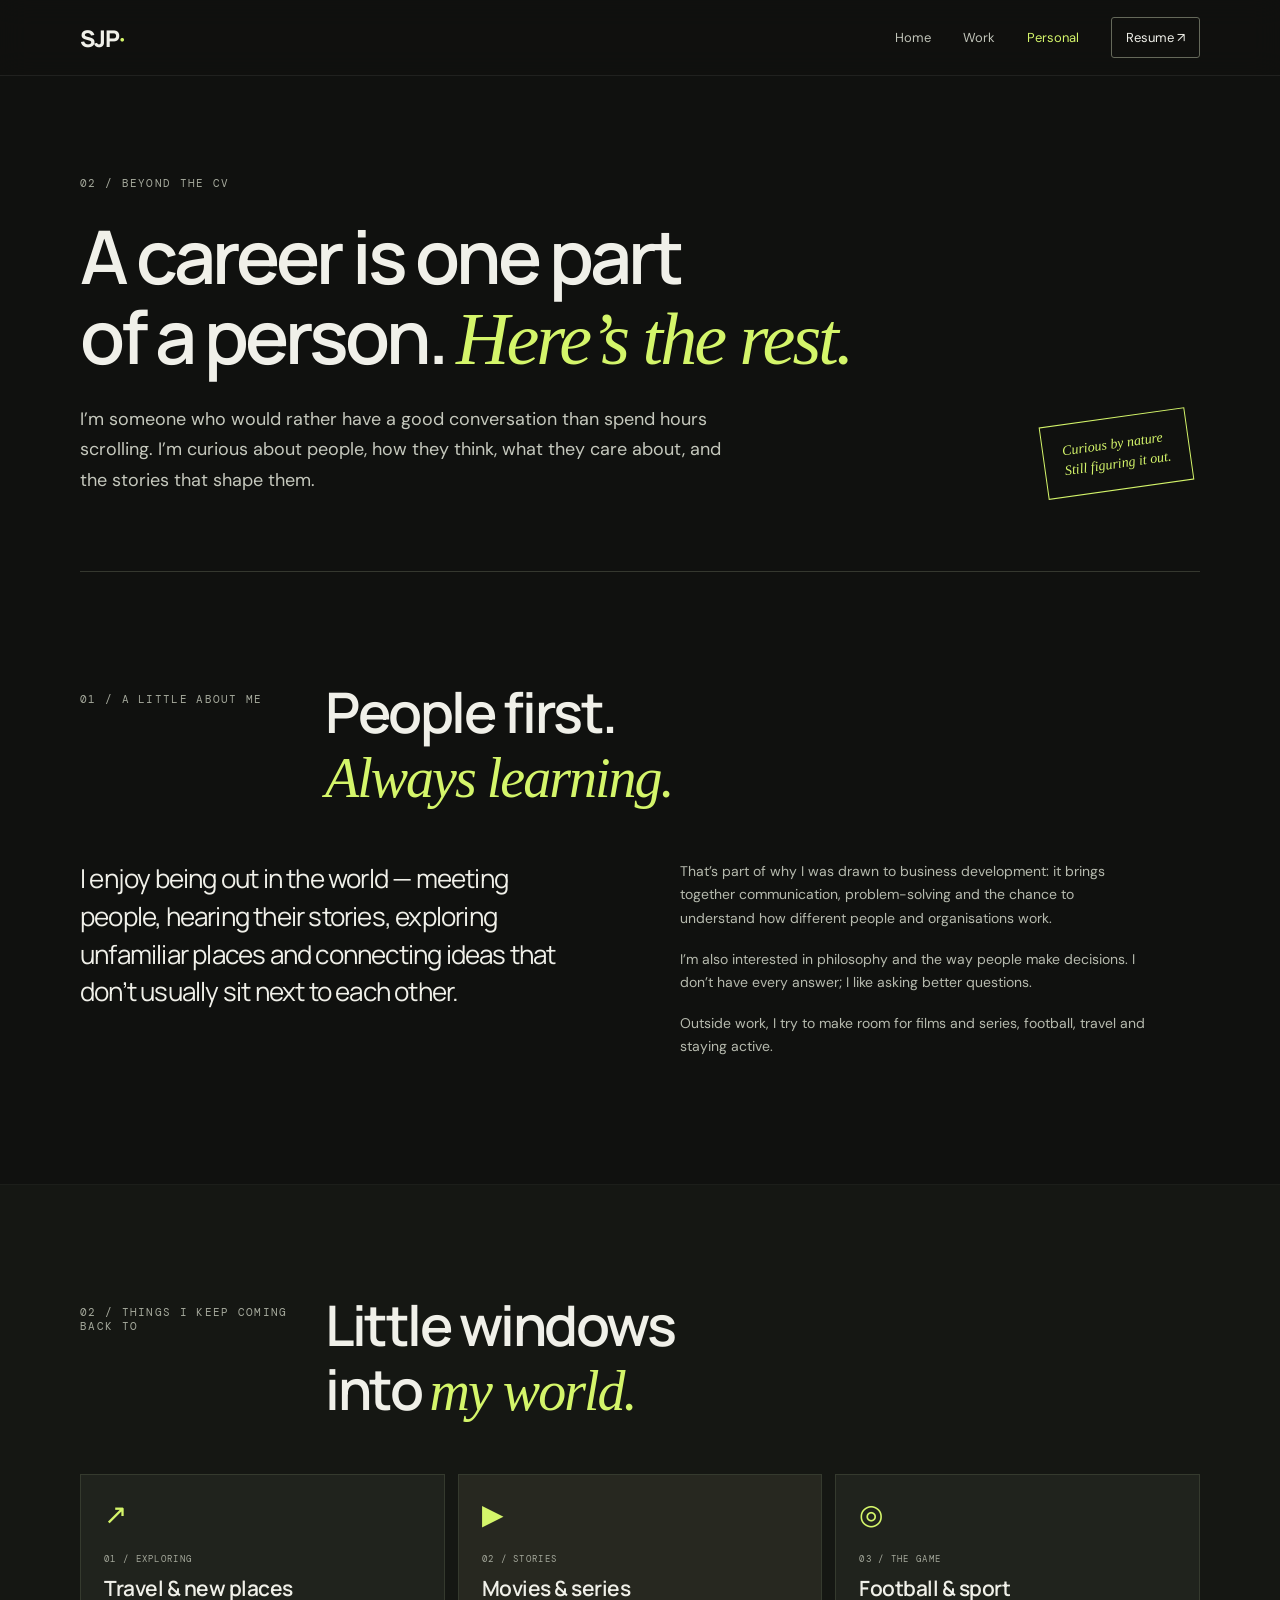
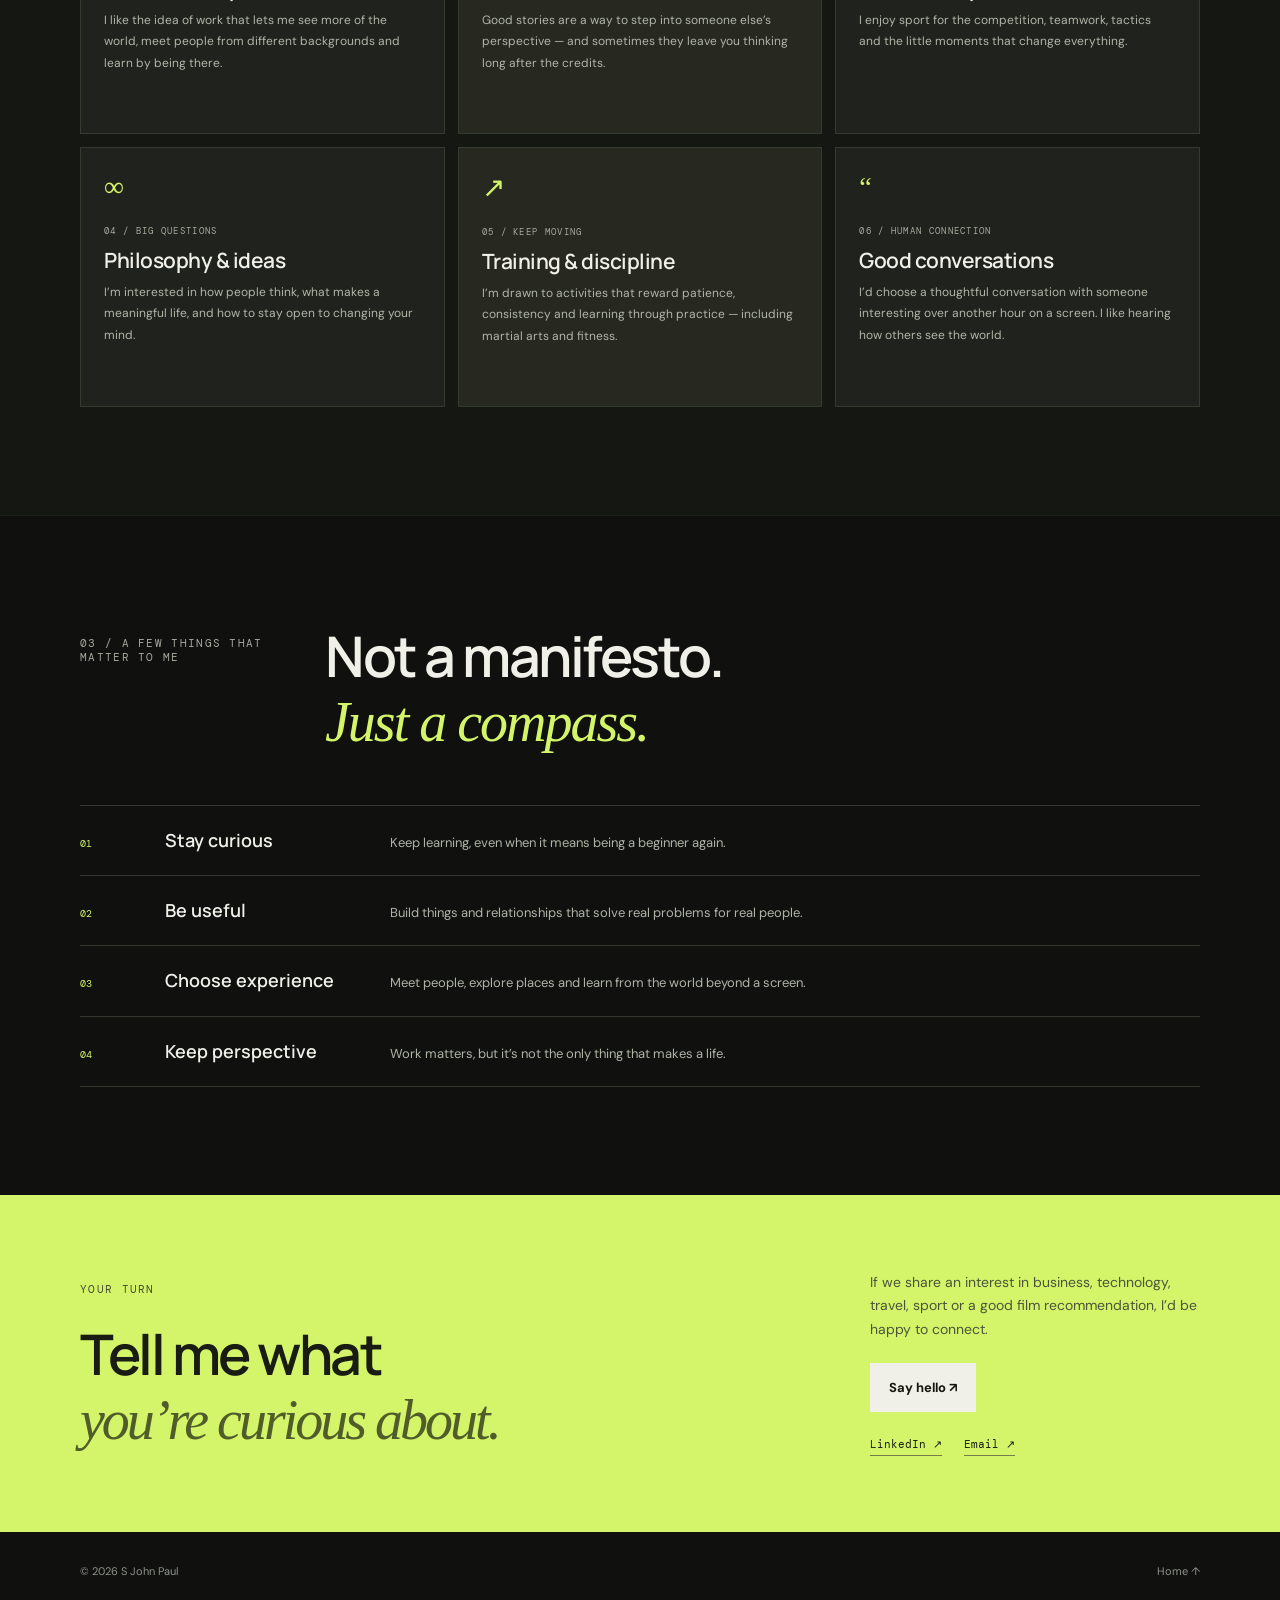
==== personal.html @ a304af42 "Add files via upload" ====
<!doctype html><html lang="en"><head><meta charset="utf-8"><meta name="viewport" content="width=device-width,initial-scale=1"><meta name="theme-color" content="#10110f"><meta name="description" content="The personal side of S John Paul: people, travel, films, football and curiosity."><title>Personal — S John Paul</title><link rel="stylesheet" href="style.css"></head><body><nav class="nav"><a class="brand" href="index.html">SJP<span>·</span></a><div class="navlinks"><a href="index.html">Home</a><a href="professional.html">Work</a><a class="active" href="personal.html">Personal</a><a class="navcta" href="S_John_Paul_Resume.pdf" download>Resume ↗</a></div></nav><header class="page-hero personal-hero wrap"><span class="eyebrow">02 / BEYOND THE CV</span><h1>A career is one part<br>of a person. <em>Here’s the rest.</em></h1><p class="lede">I’m someone who would rather have a good conversation than spend hours scrolling. I’m curious about people, how they think, what they care about, and the stories that shape them.</p><div class="personal-stamp">Curious by nature<br>Still figuring it out.</div></header>
<section class="section wrap"><div class="section-head"><span class="index">01 / A LITTLE ABOUT ME</span><h2>People first.<br><em>Always learning.</em></h2></div><div class="two-col"><p class="bigcopy">I enjoy being out in the world — meeting people, hearing their stories, exploring unfamiliar places and connecting ideas that don’t usually sit next to each other.</p><div class="bodycopy"><p>That’s part of why I was drawn to business development: it brings together communication, problem-solving and the chance to understand how different people and organisations work.</p><p>I’m also interested in philosophy and the way people make decisions. I don’t have every answer; I like asking better questions.</p><p>Outside work, I try to make room for films and series, football, travel and staying active.</p></div></div></section>
<section class="section personal-interests"><div class="wrap"><div class="section-head"><span class="index">02 / THINGS I KEEP COMING BACK TO</span><h2>Little windows<br>into <em>my world.</em></h2></div><div class="interest-grid"><article class="interest interest-travel"><span class="interest-icon">↗</span><span class="interest-label">01 / EXPLORING</span><h3>Travel & new places</h3><p>I like the idea of work that lets me see more of the world, meet people from different backgrounds and learn by being there.</p></article><article class="interest interest-film"><span class="interest-icon">▶</span><span class="interest-label">02 / STORIES</span><h3>Movies & series</h3><p>Good stories are a way to step into someone else’s perspective — and sometimes they leave you thinking long after the credits.</p></article><article class="interest interest-football"><span class="interest-icon">◎</span><span class="interest-label">03 / THE GAME</span><h3>Football & sport</h3><p>I enjoy sport for the competition, teamwork, tactics and the little moments that change everything.</p></article><article class="interest interest-thought"><span class="interest-icon">∞</span><span class="interest-label">04 / BIG QUESTIONS</span><h3>Philosophy & ideas</h3><p>I’m interested in how people think, what makes a meaningful life, and how to stay open to changing your mind.</p></article><article class="interest interest-active"><span class="interest-icon">↗</span><span class="interest-label">05 / KEEP MOVING</span><h3>Training & discipline</h3><p>I’m drawn to activities that reward patience, consistency and learning through practice — including martial arts and fitness.</p></article><article class="interest interest-conversation"><span class="interest-icon">“</span><span class="interest-label">06 / HUMAN CONNECTION</span><h3>Good conversations</h3><p>I’d choose a thoughtful conversation with someone interesting over another hour on a screen. I like hearing how others see the world.</p></article></div></div></section>
<section class="section wrap"><div class="section-head"><span class="index">03 / A FEW THINGS THAT MATTER TO ME</span><h2>Not a manifesto.<br><em>Just a compass.</em></h2></div><div class="values-list"><div><span>01</span><h3>Stay curious</h3><p>Keep learning, even when it means being a beginner again.</p></div><div><span>02</span><h3>Be useful</h3><p>Build things and relationships that solve real problems for real people.</p></div><div><span>03</span><h3>Choose experience</h3><p>Meet people, explore places and learn from the world beyond a screen.</p></div><div><span>04</span><h3>Keep perspective</h3><p>Work matters, but it’s not the only thing that makes a life.</p></div></div></section>
<section class="contact-band personal-contact"><div class="wrap contact-inner"><div><span class="index">YOUR TURN</span><h2>Tell me what<br><em>you’re curious about.</em></h2></div><div class="contact-right"><p>If we share an interest in business, technology, travel, sport or a good film recommendation, I’d be happy to connect.</p><a class="button light" href="mailto:scariajohnpaul@gmail.com">Say hello ↗</a><div class="social-links"><a href="https://www.linkedin.com/in/sjp7" target="_blank" rel="noreferrer">LinkedIn ↗</a><a href="mailto:scariajohnpaul@gmail.com">Email ↗</a></div></div></div></section><footer class="footer wrap"><span>© <span data-year></span> S John Paul</span><a href="index.html">Home ↑</a></footer><script src="app.js"></script></body></html>
---- style.css ----
@import url('https://fonts.googleapis.com/css2?family=DM+Mono:wght@400;500&family=DM+Sans:wght@400;500;600;700&family=Manrope:wght@400;500;600;700;800&display=swap');
:root{--bg:#10110f;--panel:#181a17;--panel2:#20231e;--text:#f0f0e9;--muted:#a5a99c;--line:#35382f;--lime:#d4f56a;--orange:#f1a36c;--serif:Georgia,'Times New Roman',serif;--sans:'DM Sans',sans-serif;--display:Manrope,sans-serif;--mono:'DM Mono',monospace}*{box-sizing:border-box}html{scroll-behavior:smooth}body{margin:0;background:var(--bg);color:var(--text);font-family:var(--sans);line-height:1.65}a{color:inherit;text-decoration:none}.wrap{width:min(1120px,calc(100% - 48px));margin-inline:auto}.nav{height:76px;display:flex;align-items:center;justify-content:space-between;padding:0 max(24px,calc((100vw - 1120px)/2));border-bottom:1px solid #ffffff12;position:sticky;top:0;background:#10110feF;backdrop-filter:blur(14px);z-index:10}.brand{font:800 23px var(--display);letter-spacing:-1px}.brand span{color:var(--lime)}.navlinks{display:flex;align-items:center;gap:32px;font-size:13px;color:#c0c3b8}.navlinks a:hover,.navlinks .active{color:var(--lime)}.navlinks .navcta{padding:9px 14px;border:1px solid #65695a;border-radius:3px;color:var(--text)}.eyebrow,.index,.note-label,.card-no,.project-type,.interest-label{font:11px var(--mono);letter-spacing:1.3px;color:var(--muted)}.eyebrow{display:flex;align-items:center;gap:10px}.dot{width:7px;height:7px;border-radius:50%;background:var(--lime);box-shadow:0 0 14px #d4f56a70}.hero{min-height:670px;padding-top:92px;padding-bottom:78px;position:relative;overflow:hidden}.hero h1,.page-hero h1{font:600 clamp(46px,7vw,86px)/1.08 var(--display);letter-spacing:-4px;margin:26px 0 30px;max-width:850px}.hero h1 em,.page-hero h1 em,.section h2 em,.contact-band h2 em{font-family:var(--serif);font-weight:400;color:var(--lime);letter-spacing:-3px}.hero-bottom{display:grid;grid-template-columns:minmax(280px,520px) 240px;gap:60px;align-items:start}.lede{font-size:18px;line-height:1.7;color:#c5c8bd;max-width:630px;margin:0}.hero-note{border-left:1px solid var(--lime);padding-left:17px;margin-top:5px}.note-label{font-size:9px;color:var(--lime)}.hero-note p{font-size:13px;color:#b4b8ac;line-height:1.6;margin:7px 0 0}.hero-actions{display:flex;align-items:center;gap:28px;margin-top:32px}.button{display:inline-flex;align-items:center;gap:24px;padding:13px 18px;font-size:13px;font-weight:700;border:1px solid transparent;transition:transform .2s,background .2s}.button:hover{transform:translateY(-2px)}.button.primary{background:var(--lime);color:#171a12}.button.light{background:var(--text);color:#151610}.textlink,.arrowlink{font-size:12px;color:#d1d4c9}.textlink:hover,.arrowlink:hover{color:var(--lime)}.hero-art{position:absolute;width:260px;height:260px;right:30px;top:110px;opacity:.95}.orbit{position:absolute;border:1px solid #c4d98c4a;border-radius:50%;inset:0}.orbit1{transform:rotate(25deg) scaleX(.5)}.orbit2{transform:rotate(-35deg) scaleX(.62)}.orbit3{transform:rotate(75deg) scaleX(.85)}.core{position:absolute;left:50%;top:50%;transform:translate(-50%,-50%);width:74px;height:74px;border-radius:50%;display:grid;place-items:center;background:var(--lime);color:#1a1d13;font:800 18px var(--display);box-shadow:0 0 55px #d4f56a30}.orbit-label{position:absolute;font:9px var(--mono);letter-spacing:1px;color:var(--lime);background:var(--bg);padding:4px 7px}.l1{top:17px;left:100px}.l2{bottom:31px;left:2px}.l3{right:-2px;bottom:66px}.ticker{border-block:1px solid var(--line);overflow:hidden;white-space:nowrap;padding:15px 0;color:#aeb2a5;font:10px var(--mono);letter-spacing:1.8px}.ticker div{text-align:center}.ticker span{color:var(--lime);padding:0 26px}.section{padding-top:108px;padding-bottom:108px}.section-head{display:grid;grid-template-columns:220px 1fr;gap:25px;align-items:start;margin-bottom:50px}.section-head .index{padding-top:12px}.section h2,.contact-band h2{font:600 clamp(34px,4.7vw,56px)/1.15 var(--display);letter-spacing:-2.5px;margin:0}.section h2 em{letter-spacing:-2px}.two-col{display:grid;grid-template-columns:1fr 1fr;gap:80px}.bigcopy{font:26px/1.45 var(--display);letter-spacing:-.8px;margin:0;max-width:480px}.bodycopy{color:#b6baae;font-size:14px;max-width:470px}.bodycopy p:first-child{margin-top:0}.bodycopy p{margin-bottom:18px}.arrowlink{display:inline-flex;gap:25px;border-bottom:1px solid #555a4b;padding:10px 0;margin-top:5px}.feature-grid{display:grid;grid-template-columns:1fr 1fr;gap:14px;padding-bottom:110px}.feature-card{min-height:275px;padding:26px 30px;display:flex;flex-direction:column;justify-content:space-between;position:relative;overflow:hidden;transition:transform .2s}.feature-card:hover{transform:translateY(-4px)}.work-card{background:#d4f56a;color:#1b1d14}.life-card{background:#262a24;border:1px solid #3b4035}.card-no{font-size:9px;color:inherit;opacity:.7}.feature-card h3{font:600 34px var(--display);letter-spacing:-1.5px;margin:0 0 9px}.feature-card p{font-size:13px;max-width:340px;line-height:1.7;margin:0;opacity:.8}.card-arrow{position:absolute;right:27px;bottom:28px;font-size:24px}.contact-band{background:var(--lime);color:#191c12;padding:76px 0}.contact-inner{display:grid;grid-template-columns:1fr 330px;gap:80px;align-items:center}.contact-band .index{color:#454c32}.contact-band h2{margin-top:20px}.contact-band h2 em{color:#505d2a}.contact-right p{font-size:14px;color:#4d543a;margin:0 0 22px}.social-links{display:flex;gap:22px;margin-top:25px;font:11px var(--mono)}.social-links a{border-bottom:1px solid #737e4b;padding-bottom:4px}.footer{min-height:78px;display:flex;align-items:center;justify-content:space-between;gap:20px;font-size:11px;color:#8f9387}.footer a:hover{color:var(--lime)}.page-hero{padding-top:100px;padding-bottom:75px;border-bottom:1px solid var(--line)}.page-hero h1{font-size:clamp(44px,6vw,74px);margin-bottom:24px}.page-hero .lede{max-width:660px}.tag-row,.chips{display:flex;flex-wrap:wrap;gap:9px}.tag-row{margin-top:28px}.tag-row span,.chips span{border:1px solid #42463b;border-radius:2px;padding:7px 11px;font-size:11px;color:#c1c5b8}.timeline{border-top:1px solid var(--line)}.timeline-item{display:grid;grid-template-columns:240px 1fr;gap:40px;padding:35px 0;border-bottom:1px solid var(--line)}.timeline-date{font:10px var(--mono);letter-spacing:.3px;color:var(--lime);padding-top:8px}.timeline-date span{display:block;color:#888e80;margin-top:6px}.timeline-item h3{font:600 25px var(--display);letter-spacing:-.7px;margin:0}.company{color:var(--orange);font-size:13px;margin:2px 0 18px}.timeline-item p:not(.company),.timeline-item li{font-size:13px;color:#b3b8aa;line-height:1.8}.timeline-item ul{padding-left:18px}.timeline-item li{padding-left:4px;margin:5px 0}.muted-section{background:#151713;border-block:1px solid #ffffff08}.project-grid{display:grid;grid-template-columns:repeat(3,1fr);gap:14px}.project{padding:24px;background:#1c1f19;border:1px solid #33382c;min-height:250px;display:flex;flex-direction:column;align-items:flex-start}.project-type{font-size:9px;color:var(--lime)}.project h3{font:600 21px/1.3 var(--display);letter-spacing:-.5px;margin:28px 0 10px}.project p{font-size:12px;color:#aeb3a5;line-height:1.75;margin:0 0 20px}.status{margin-top:auto;color:#c0c5b5;border:1px solid #464c3c;padding:5px 8px;font:9px var(--mono)}.small-note{color:#858b7d;font-size:11px;margin-top:20px}.skill-columns{display:grid;grid-template-columns:1fr 1fr;gap:70px}.skill-columns h3{font:600 17px var(--display);margin:0 0 20px}.education-list{border-top:1px solid var(--line)}.education-list>div{display:grid;grid-template-columns:170px 1fr 1fr;gap:20px;padding:23px 0;border-bottom:1px solid var(--line);align-items:center}.education-list span{font:10px var(--mono);color:var(--lime)}.education-list h3{font-size:15px;margin:0}.education-list p{font-size:12px;color:#a8ad9f;margin:0}.resume-callout{margin-top:45px;background:#242820;padding:24px 28px;display:flex;align-items:center;justify-content:space-between;gap:20px}.resume-callout h3{margin:0;font:600 19px var(--display)}.resume-callout p{margin:4px 0 0;color:#aeb3a5;font-size:12px}.personal-hero{position:relative}.personal-hero .lede{max-width:660px}.personal-stamp{position:absolute;right:10px;bottom:80px;transform:rotate(-8deg);border:1px solid var(--lime);color:var(--lime);padding:16px 19px;font:italic 14px var(--serif);line-height:1.4}.personal-interests{background:#151713;border-block:1px solid #ffffff08}.interest-grid{display:grid;grid-template-columns:repeat(3,1fr);gap:13px}.interest{min-height:260px;padding:23px;display:flex;flex-direction:column;align-items:flex-start;background:#20231d;border:1px solid #353a2e}.interest:nth-child(2),.interest:nth-child(5){background:#272820}.interest-icon{font:28px var(--serif);color:var(--lime);margin-bottom:22px}.interest-label{font-size:9px}.interest h3{font:600 21px var(--display);margin:9px 0 8px;letter-spacing:-.5px}.interest p{font-size:12px;color:#b0b5a8;line-height:1.8;margin:0}.values-list{border-top:1px solid var(--line)}.values-list>div{display:grid;grid-template-columns:60px 200px 1fr;gap:25px;padding:22px 0;border-bottom:1px solid var(--line);align-items:baseline}.values-list span{font:10px var(--mono);color:var(--lime)}.values-list h3{font:600 18px var(--display);margin:0}.values-list p{font-size:13px;color:#aeb3a6;margin:0}.personal-contact{margin-top:0}
@media(max-width:900px){.hero-art{right:-50px;top:180px;opacity:.38}.hero-bottom{grid-template-columns:1fr;gap:25px;max-width:620px}.hero-note{max-width:320px}.hero h1{max-width:680px}.section-head{grid-template-columns:150px 1fr}.two-col{gap:40px}.contact-inner{grid-template-columns:1fr 290px;gap:35px}.timeline-item{grid-template-columns:190px 1fr;gap:25px}.interest-grid{grid-template-columns:repeat(2,1fr)}.personal-stamp{right:15px;bottom:40px}.education-list>div{grid-template-columns:130px 1fr}.education-list p{grid-column:2}.project-grid{grid-template-columns:1fr 1fr}.project:last-child{grid-column:span 2}}
@media(max-width:620px){.wrap{width:calc(100% - 36px)}.nav{height:66px;padding:0 18px}.navlinks{gap:14px;font-size:11px}.navlinks a:nth-child(2){display:none}.navlinks .navcta{padding:7px 9px}.hero{padding-top:70px;min-height:auto;padding-bottom:65px}.hero h1,.page-hero h1{font-size:clamp(42px,12vw,62px);letter-spacing:-2.7px;margin:22px 0}.hero h1 em,.page-hero h1 em{letter-spacing:-2px}.lede{font-size:16px}.hero-art{width:190px;height:190px;top:230px;right:-75px;opacity:.18}.hero-actions{align-items:flex-start;flex-direction:column;gap:18px}.ticker div{text-align:left;padding-left:18px}.section{padding-top:72px;padding-bottom:72px}.section-head{grid-template-columns:1fr;gap:14px;margin-bottom:30px}.section h2,.contact-band h2{font-size:39px;letter-spacing:-1.8px}.two-col{grid-template-columns:1fr;gap:22px}.bigcopy{font-size:23px}.feature-grid{grid-template-columns:1fr;padding-bottom:70px}.feature-card{min-height:220px}.contact-band{padding:56px 0}.contact-inner{grid-template-columns:1fr;gap:30px}.contact-band h2 em{letter-spacing:-1.5px}.footer{padding-top:20px;padding-bottom:20px;flex-wrap:wrap}.footer span:nth-child(2){display:none}.page-hero{padding-top:70px;padding-bottom:55px}.timeline-item{grid-template-columns:1fr;gap:10px;padding:26px 0}.timeline-date span{display:inline;margin-left:8px}.project-grid{grid-template-columns:1fr}.project:last-child{grid-column:auto}.skill-columns{grid-template-columns:1fr;gap:35px}.education-list>div{grid-template-columns:1fr;gap:6px}.education-list p{grid-column:auto}.resume-callout{align-items:flex-start;flex-direction:column}.personal-stamp{position:static;display:inline-block;margin-top:26px;transform:rotate(-4deg)}.interest-grid{grid-template-columns:1fr}.interest{min-height:220px}.values-list>div{grid-template-columns:32px 1fr;gap:12px}.values-list p{grid-column:2}.section h2 em{letter-spacing:-1.5px}}
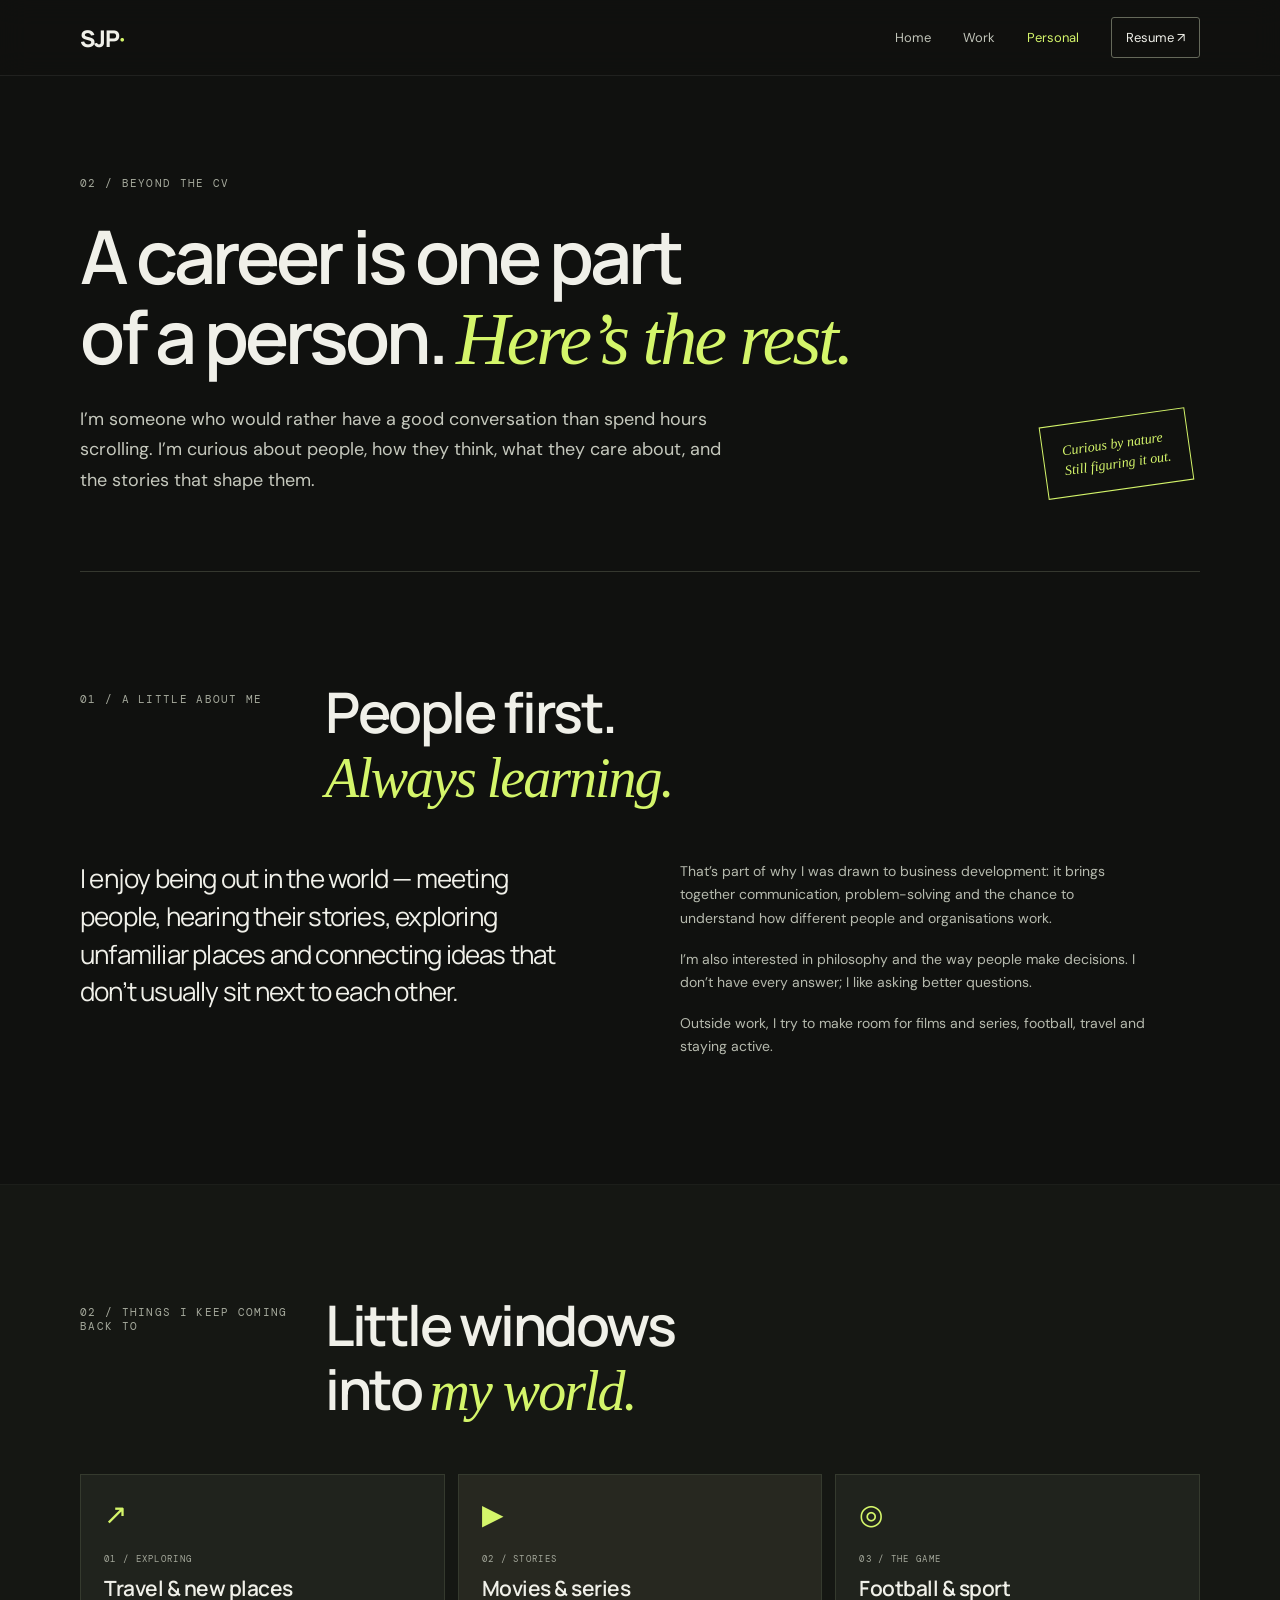
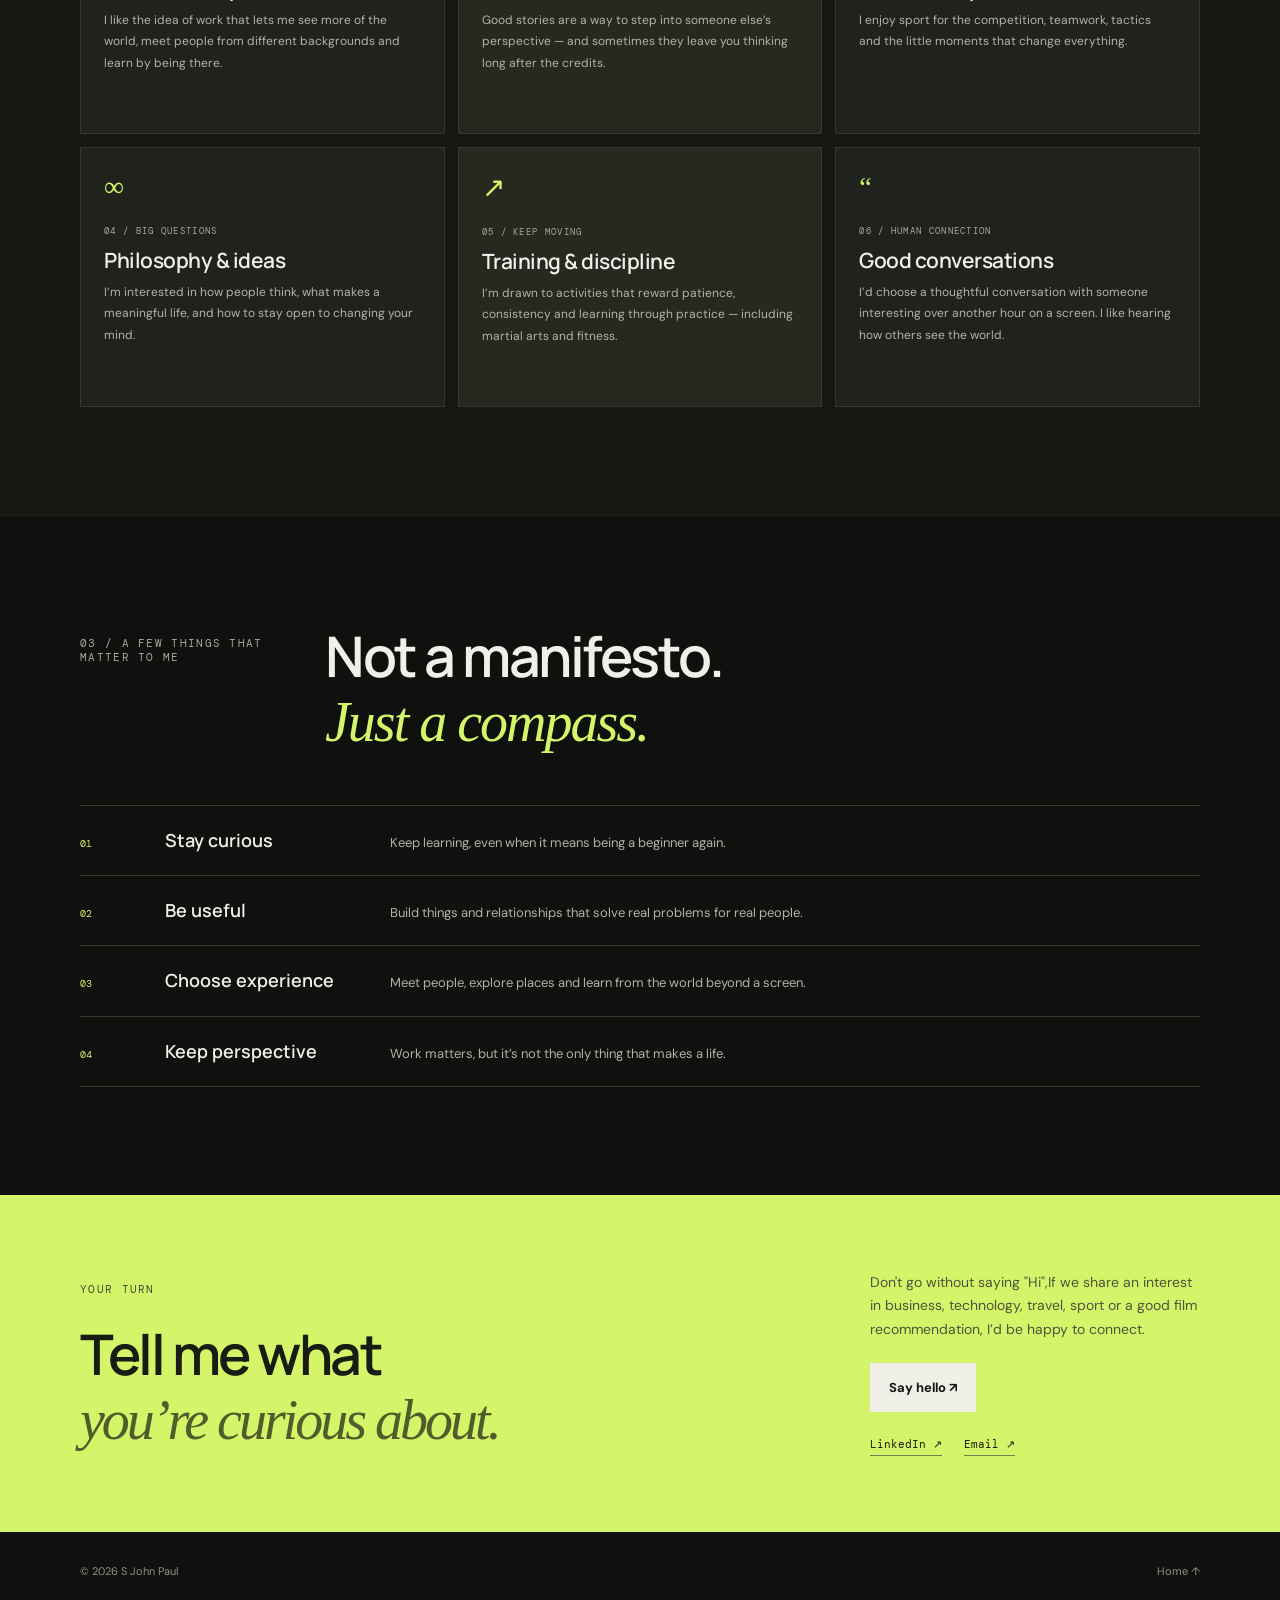
==== commit 71e91bce: "Update personal.html" ====
--- a/personal.html
+++ b/personal.html
@@ -2,4 +2,4 @@
 <section class="section wrap"><div class="section-head"><span class="index">01 / A LITTLE ABOUT ME</span><h2>People first.<br><em>Always learning.</em></h2></div><div class="two-col"><p class="bigcopy">I enjoy being out in the world — meeting people, hearing their stories, exploring unfamiliar places and connecting ideas that don’t usually sit next to each other.</p><div class="bodycopy"><p>That’s part of why I was drawn to business development: it brings together communication, problem-solving and the chance to understand how different people and organisations work.</p><p>I’m also interested in philosophy and the way people make decisions. I don’t have every answer; I like asking better questions.</p><p>Outside work, I try to make room for films and series, football, travel and staying active.</p></div></div></section>
 <section class="section personal-interests"><div class="wrap"><div class="section-head"><span class="index">02 / THINGS I KEEP COMING BACK TO</span><h2>Little windows<br>into <em>my world.</em></h2></div><div class="interest-grid"><article class="interest interest-travel"><span class="interest-icon">↗</span><span class="interest-label">01 / EXPLORING</span><h3>Travel & new places</h3><p>I like the idea of work that lets me see more of the world, meet people from different backgrounds and learn by being there.</p></article><article class="interest interest-film"><span class="interest-icon">▶</span><span class="interest-label">02 / STORIES</span><h3>Movies & series</h3><p>Good stories are a way to step into someone else’s perspective — and sometimes they leave you thinking long after the credits.</p></article><article class="interest interest-football"><span class="interest-icon">◎</span><span class="interest-label">03 / THE GAME</span><h3>Football & sport</h3><p>I enjoy sport for the competition, teamwork, tactics and the little moments that change everything.</p></article><article class="interest interest-thought"><span class="interest-icon">∞</span><span class="interest-label">04 / BIG QUESTIONS</span><h3>Philosophy & ideas</h3><p>I’m interested in how people think, what makes a meaningful life, and how to stay open to changing your mind.</p></article><article class="interest interest-active"><span class="interest-icon">↗</span><span class="interest-label">05 / KEEP MOVING</span><h3>Training & discipline</h3><p>I’m drawn to activities that reward patience, consistency and learning through practice — including martial arts and fitness.</p></article><article class="interest interest-conversation"><span class="interest-icon">“</span><span class="interest-label">06 / HUMAN CONNECTION</span><h3>Good conversations</h3><p>I’d choose a thoughtful conversation with someone interesting over another hour on a screen. I like hearing how others see the world.</p></article></div></div></section>
 <section class="section wrap"><div class="section-head"><span class="index">03 / A FEW THINGS THAT MATTER TO ME</span><h2>Not a manifesto.<br><em>Just a compass.</em></h2></div><div class="values-list"><div><span>01</span><h3>Stay curious</h3><p>Keep learning, even when it means being a beginner again.</p></div><div><span>02</span><h3>Be useful</h3><p>Build things and relationships that solve real problems for real people.</p></div><div><span>03</span><h3>Choose experience</h3><p>Meet people, explore places and learn from the world beyond a screen.</p></div><div><span>04</span><h3>Keep perspective</h3><p>Work matters, but it’s not the only thing that makes a life.</p></div></div></section>
-<section class="contact-band personal-contact"><div class="wrap contact-inner"><div><span class="index">YOUR TURN</span><h2>Tell me what<br><em>you’re curious about.</em></h2></div><div class="contact-right"><p>If we share an interest in business, technology, travel, sport or a good film recommendation, I’d be happy to connect.</p><a class="button light" href="mailto:scariajohnpaul@gmail.com">Say hello ↗</a><div class="social-links"><a href="https://www.linkedin.com/in/sjp7" target="_blank" rel="noreferrer">LinkedIn ↗</a><a href="mailto:scariajohnpaul@gmail.com">Email ↗</a></div></div></div></section><footer class="footer wrap"><span>© <span data-year></span> S John Paul</span><a href="index.html">Home ↑</a></footer><script src="app.js"></script></body></html>
+<section class="contact-band personal-contact"><div class="wrap contact-inner"><div><span class="index">YOUR TURN</span><h2>Tell me what<br><em>you’re curious about.</em></h2></div><div class="contact-right"><p>Don't go without saying "Hi",If we share an interest in business, technology, travel, sport or a good film recommendation, I’d be happy to connect.</p><a class="button light" href="mailto:scariajohnpaul@gmail.com">Say hello ↗</a><div class="social-links"><a href="https://www.linkedin.com/in/sjp7" target="_blank" rel="noreferrer">LinkedIn ↗</a><a href="mailto:scariajohnpaul@gmail.com">Email ↗</a></div></div></div></section><footer class="footer wrap"><span>© <span data-year></span> S John Paul</span><a href="index.html">Home ↑</a></footer><script src="app.js"></script></body></html>
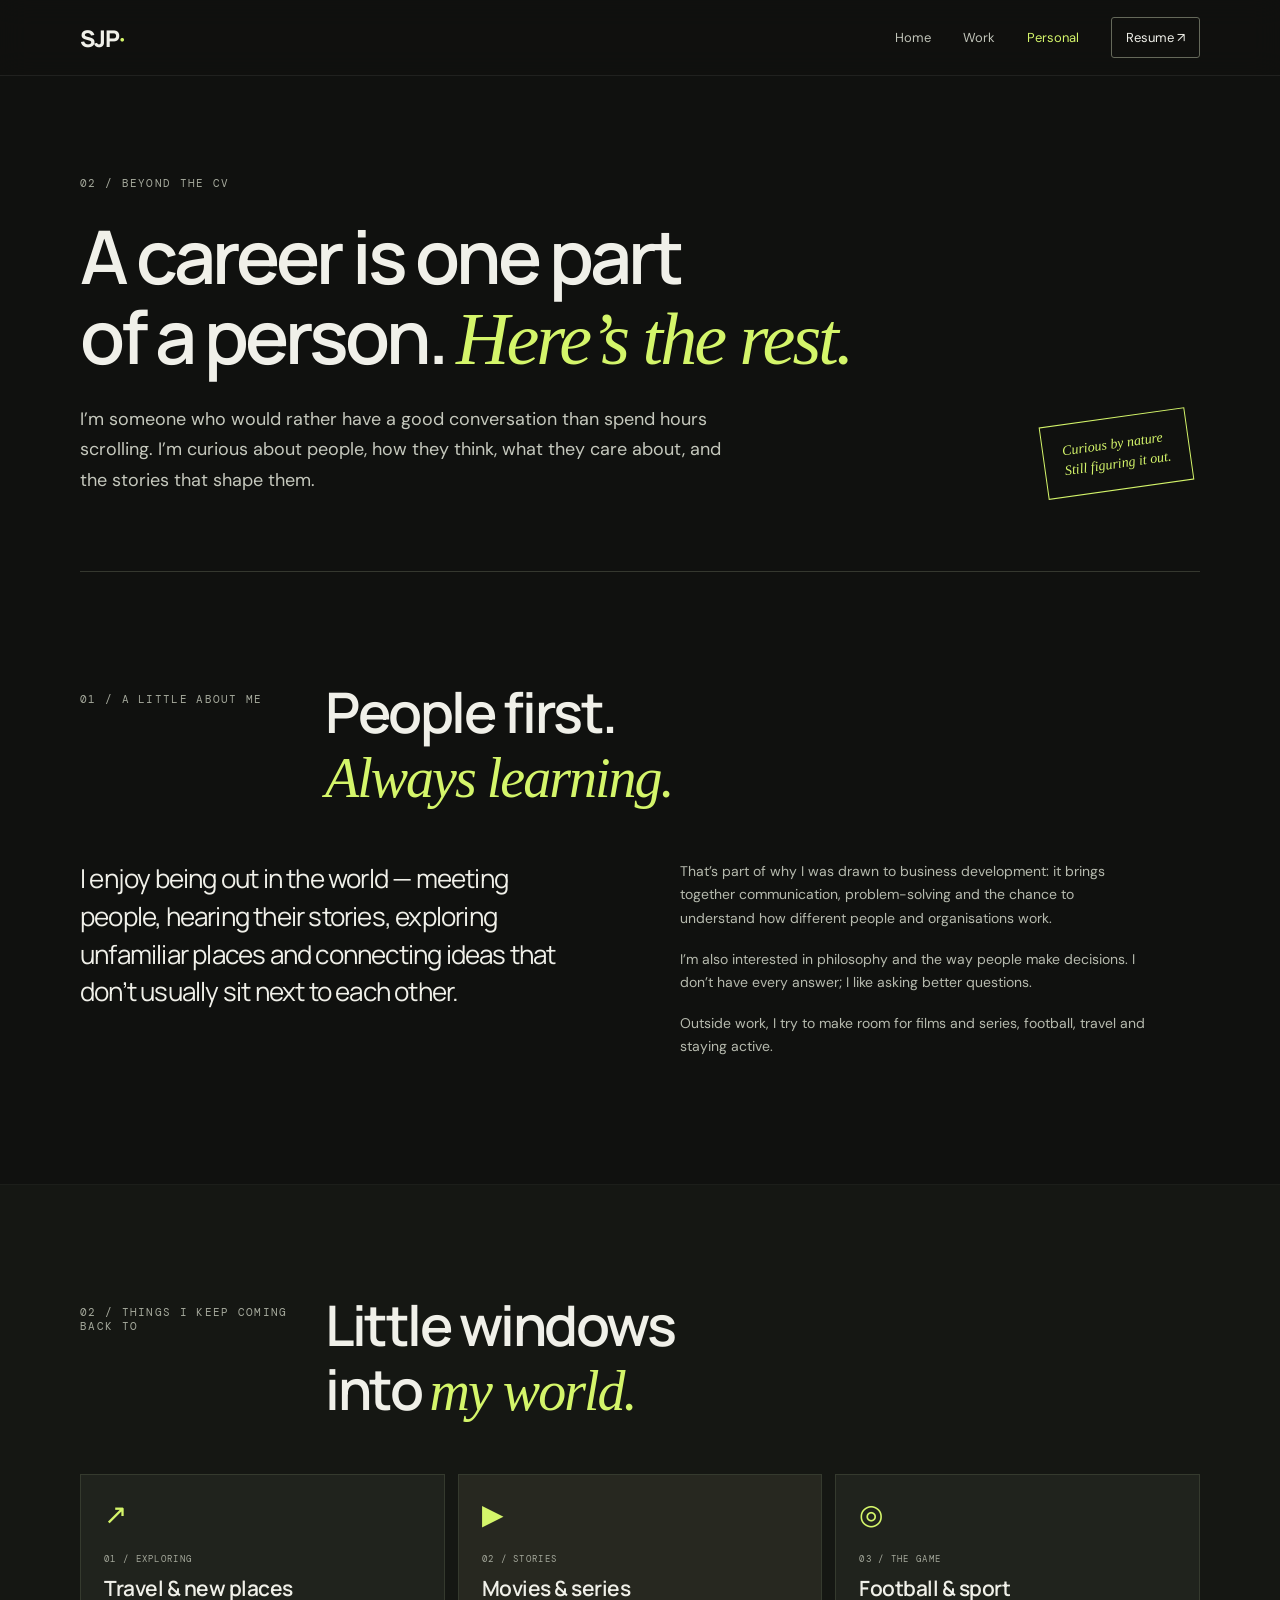
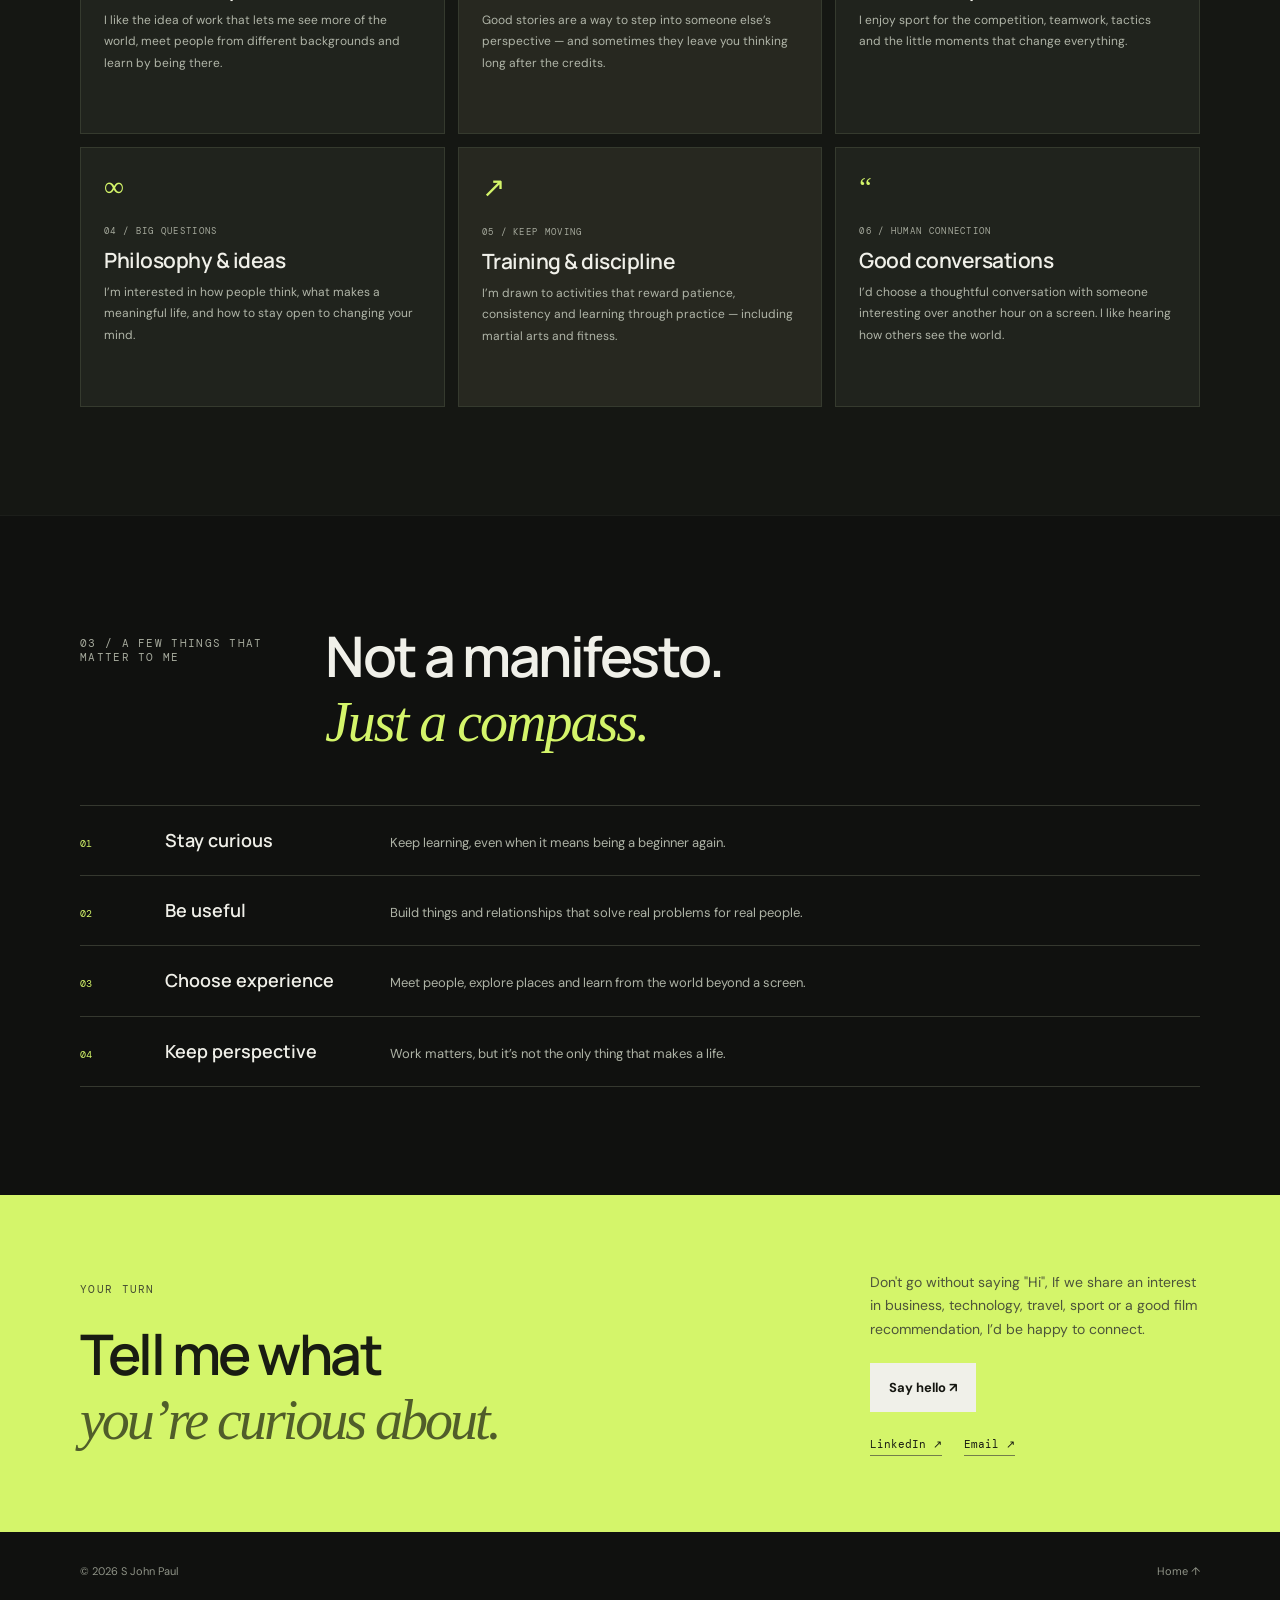
==== commit 27e0aa16: "Update personal.html" ====
--- a/personal.html
+++ b/personal.html
@@ -2,4 +2,4 @@
 <section class="section wrap"><div class="section-head"><span class="index">01 / A LITTLE ABOUT ME</span><h2>People first.<br><em>Always learning.</em></h2></div><div class="two-col"><p class="bigcopy">I enjoy being out in the world — meeting people, hearing their stories, exploring unfamiliar places and connecting ideas that don’t usually sit next to each other.</p><div class="bodycopy"><p>That’s part of why I was drawn to business development: it brings together communication, problem-solving and the chance to understand how different people and organisations work.</p><p>I’m also interested in philosophy and the way people make decisions. I don’t have every answer; I like asking better questions.</p><p>Outside work, I try to make room for films and series, football, travel and staying active.</p></div></div></section>
 <section class="section personal-interests"><div class="wrap"><div class="section-head"><span class="index">02 / THINGS I KEEP COMING BACK TO</span><h2>Little windows<br>into <em>my world.</em></h2></div><div class="interest-grid"><article class="interest interest-travel"><span class="interest-icon">↗</span><span class="interest-label">01 / EXPLORING</span><h3>Travel & new places</h3><p>I like the idea of work that lets me see more of the world, meet people from different backgrounds and learn by being there.</p></article><article class="interest interest-film"><span class="interest-icon">▶</span><span class="interest-label">02 / STORIES</span><h3>Movies & series</h3><p>Good stories are a way to step into someone else’s perspective — and sometimes they leave you thinking long after the credits.</p></article><article class="interest interest-football"><span class="interest-icon">◎</span><span class="interest-label">03 / THE GAME</span><h3>Football & sport</h3><p>I enjoy sport for the competition, teamwork, tactics and the little moments that change everything.</p></article><article class="interest interest-thought"><span class="interest-icon">∞</span><span class="interest-label">04 / BIG QUESTIONS</span><h3>Philosophy & ideas</h3><p>I’m interested in how people think, what makes a meaningful life, and how to stay open to changing your mind.</p></article><article class="interest interest-active"><span class="interest-icon">↗</span><span class="interest-label">05 / KEEP MOVING</span><h3>Training & discipline</h3><p>I’m drawn to activities that reward patience, consistency and learning through practice — including martial arts and fitness.</p></article><article class="interest interest-conversation"><span class="interest-icon">“</span><span class="interest-label">06 / HUMAN CONNECTION</span><h3>Good conversations</h3><p>I’d choose a thoughtful conversation with someone interesting over another hour on a screen. I like hearing how others see the world.</p></article></div></div></section>
 <section class="section wrap"><div class="section-head"><span class="index">03 / A FEW THINGS THAT MATTER TO ME</span><h2>Not a manifesto.<br><em>Just a compass.</em></h2></div><div class="values-list"><div><span>01</span><h3>Stay curious</h3><p>Keep learning, even when it means being a beginner again.</p></div><div><span>02</span><h3>Be useful</h3><p>Build things and relationships that solve real problems for real people.</p></div><div><span>03</span><h3>Choose experience</h3><p>Meet people, explore places and learn from the world beyond a screen.</p></div><div><span>04</span><h3>Keep perspective</h3><p>Work matters, but it’s not the only thing that makes a life.</p></div></div></section>
-<section class="contact-band personal-contact"><div class="wrap contact-inner"><div><span class="index">YOUR TURN</span><h2>Tell me what<br><em>you’re curious about.</em></h2></div><div class="contact-right"><p>Don't go without saying "Hi",If we share an interest in business, technology, travel, sport or a good film recommendation, I’d be happy to connect.</p><a class="button light" href="mailto:scariajohnpaul@gmail.com">Say hello ↗</a><div class="social-links"><a href="https://www.linkedin.com/in/sjp7" target="_blank" rel="noreferrer">LinkedIn ↗</a><a href="mailto:scariajohnpaul@gmail.com">Email ↗</a></div></div></div></section><footer class="footer wrap"><span>© <span data-year></span> S John Paul</span><a href="index.html">Home ↑</a></footer><script src="app.js"></script></body></html>
+<section class="contact-band personal-contact"><div class="wrap contact-inner"><div><span class="index">YOUR TURN</span><h2>Tell me what<br><em>you’re curious about.</em></h2></div><div class="contact-right"><p>Don't go without saying "Hi", If we share an interest in business, technology, travel, sport or a good film recommendation, I’d be happy to connect.</p><a class="button light" href="mailto:scariajohnpaul@gmail.com">Say hello ↗</a><div class="social-links"><a href="https://www.linkedin.com/in/sjp7" target="_blank" rel="noreferrer">LinkedIn ↗</a><a href="mailto:scariajohnpaul@gmail.com">Email ↗</a></div></div></div></section><footer class="footer wrap"><span>© <span data-year></span> S John Paul</span><a href="index.html">Home ↑</a></footer><script src="app.js"></script></body></html>
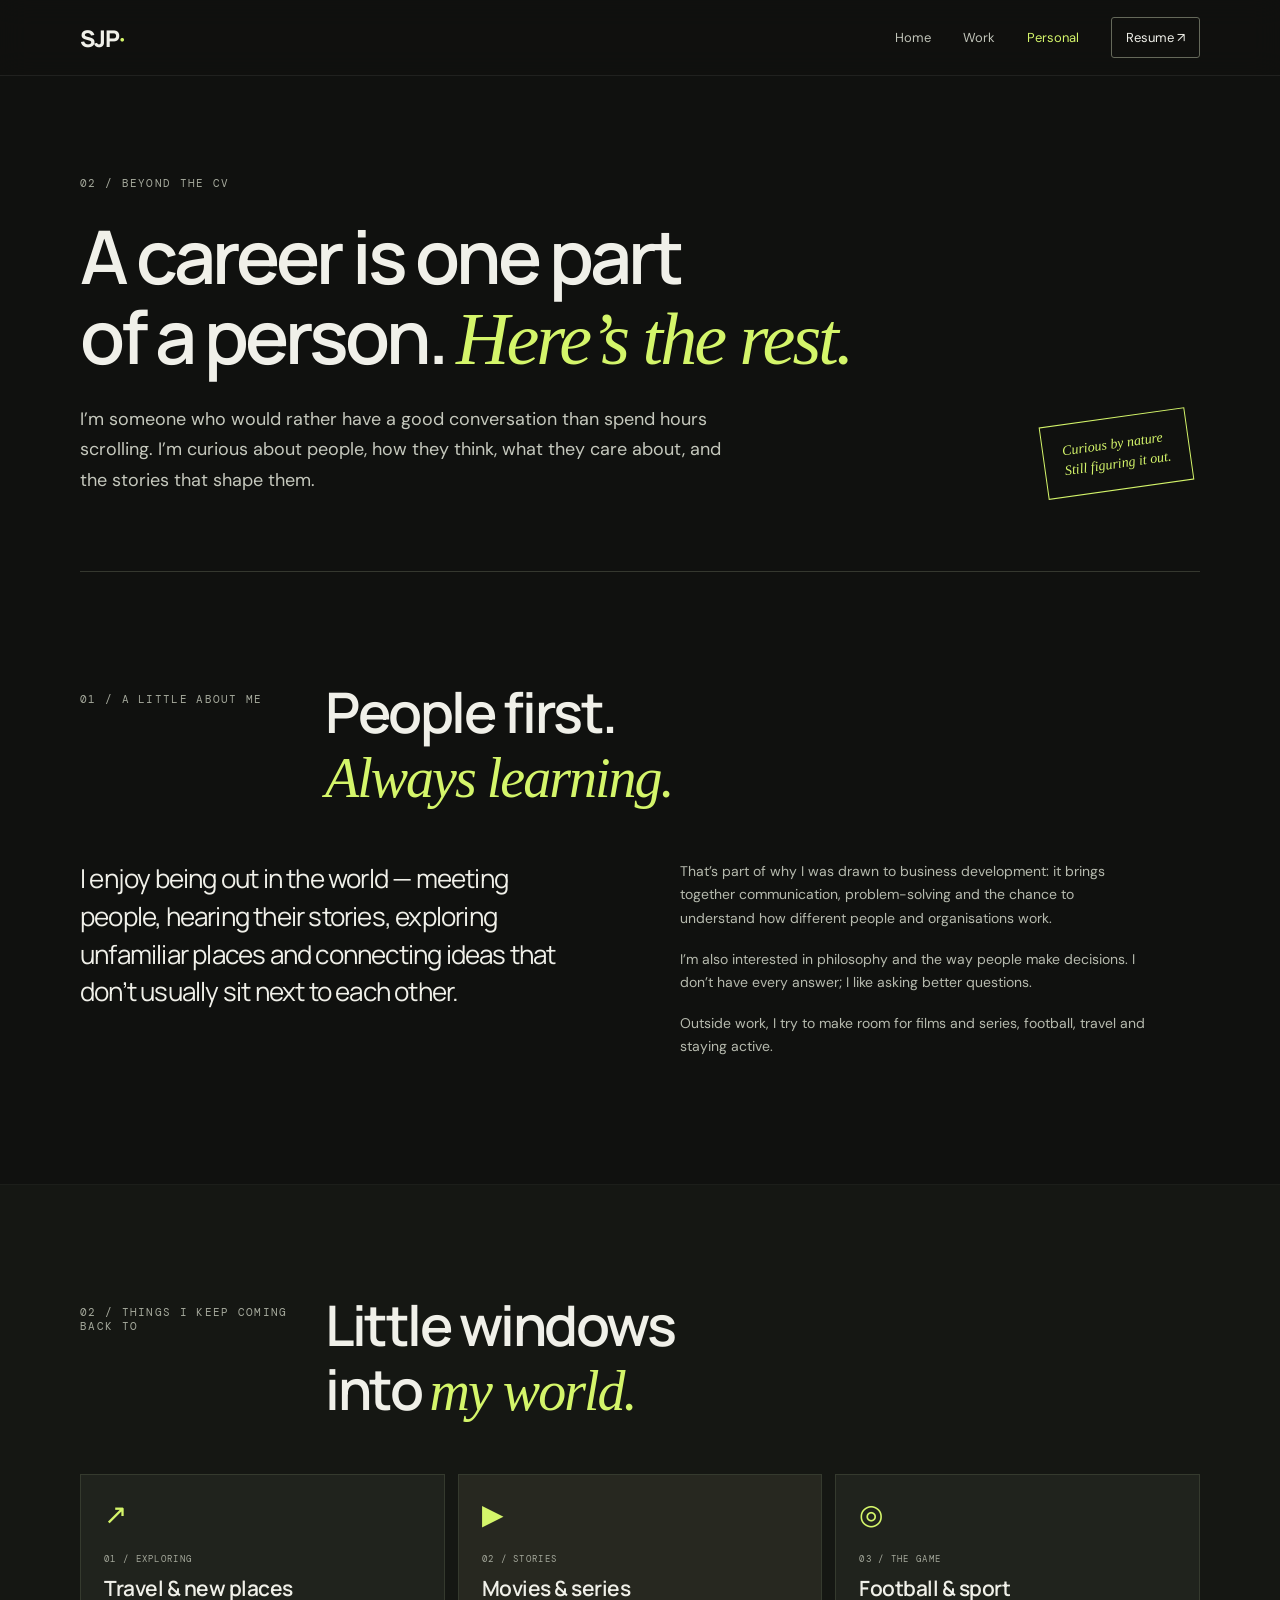
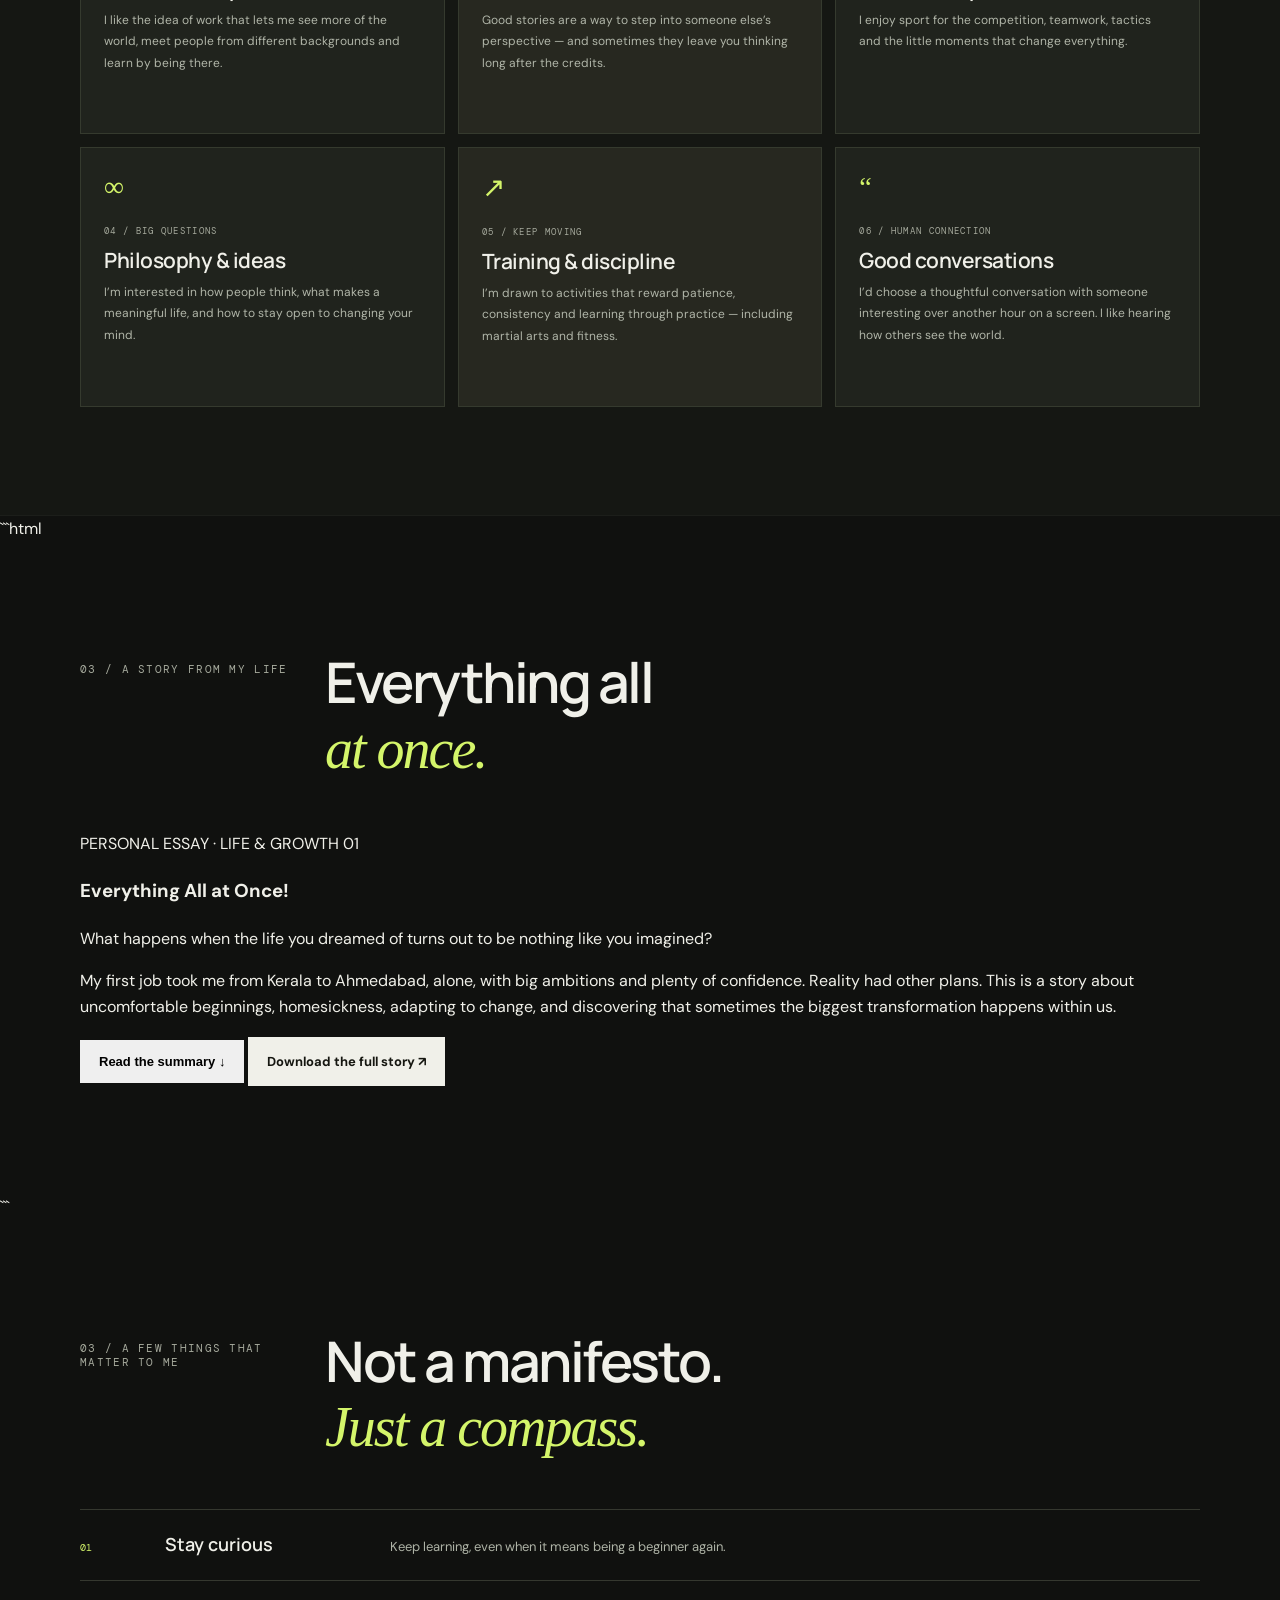
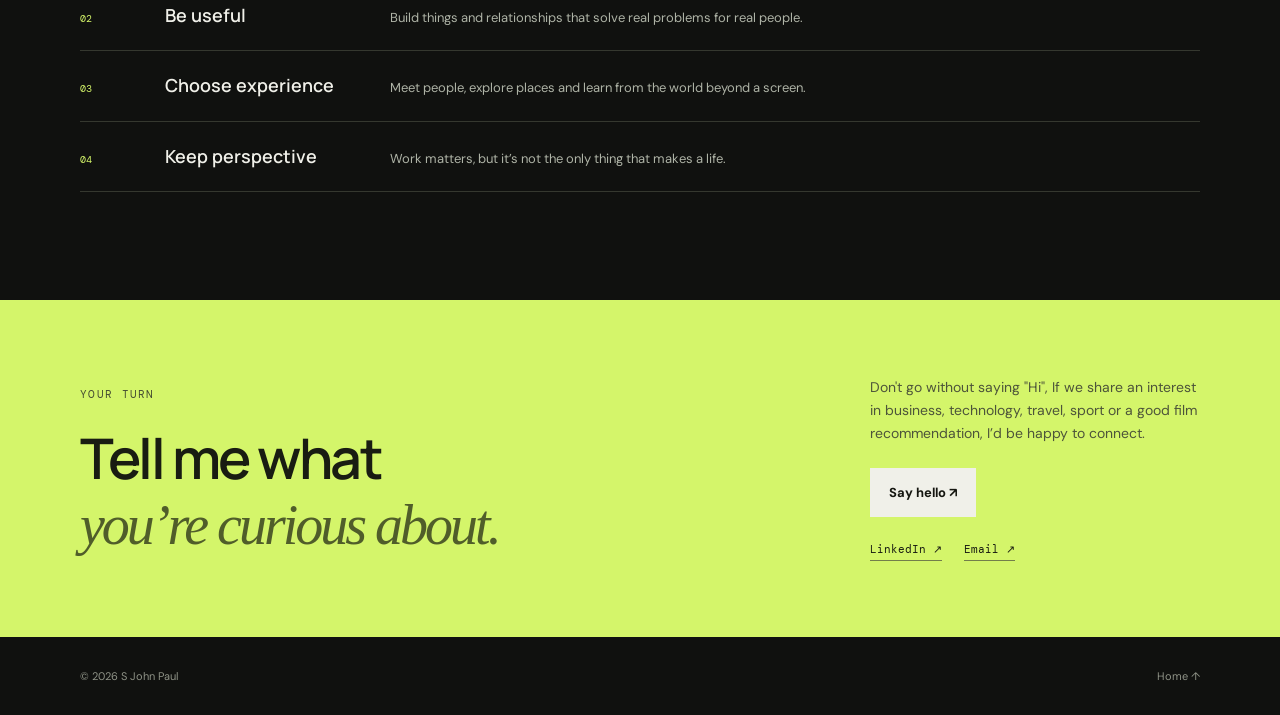
==== commit be06fef1: "Update personal.html" ====
--- a/personal.html
+++ b/personal.html
@@ -1,5 +1,79 @@
 <!doctype html><html lang="en"><head><meta charset="utf-8"><meta name="viewport" content="width=device-width,initial-scale=1"><meta name="theme-color" content="#10110f"><meta name="description" content="The personal side of S John Paul: people, travel, films, football and curiosity."><title>Personal — S John Paul</title><link rel="stylesheet" href="style.css"></head><body><nav class="nav"><a class="brand" href="index.html">SJP<span>·</span></a><div class="navlinks"><a href="index.html">Home</a><a href="professional.html">Work</a><a class="active" href="personal.html">Personal</a><a class="navcta" href="S_John_Paul_Resume.pdf" download>Resume ↗</a></div></nav><header class="page-hero personal-hero wrap"><span class="eyebrow">02 / BEYOND THE CV</span><h1>A career is one part<br>of a person. <em>Here’s the rest.</em></h1><p class="lede">I’m someone who would rather have a good conversation than spend hours scrolling. I’m curious about people, how they think, what they care about, and the stories that shape them.</p><div class="personal-stamp">Curious by nature<br>Still figuring it out.</div></header>
 <section class="section wrap"><div class="section-head"><span class="index">01 / A LITTLE ABOUT ME</span><h2>People first.<br><em>Always learning.</em></h2></div><div class="two-col"><p class="bigcopy">I enjoy being out in the world — meeting people, hearing their stories, exploring unfamiliar places and connecting ideas that don’t usually sit next to each other.</p><div class="bodycopy"><p>That’s part of why I was drawn to business development: it brings together communication, problem-solving and the chance to understand how different people and organisations work.</p><p>I’m also interested in philosophy and the way people make decisions. I don’t have every answer; I like asking better questions.</p><p>Outside work, I try to make room for films and series, football, travel and staying active.</p></div></div></section>
 <section class="section personal-interests"><div class="wrap"><div class="section-head"><span class="index">02 / THINGS I KEEP COMING BACK TO</span><h2>Little windows<br>into <em>my world.</em></h2></div><div class="interest-grid"><article class="interest interest-travel"><span class="interest-icon">↗</span><span class="interest-label">01 / EXPLORING</span><h3>Travel & new places</h3><p>I like the idea of work that lets me see more of the world, meet people from different backgrounds and learn by being there.</p></article><article class="interest interest-film"><span class="interest-icon">▶</span><span class="interest-label">02 / STORIES</span><h3>Movies & series</h3><p>Good stories are a way to step into someone else’s perspective — and sometimes they leave you thinking long after the credits.</p></article><article class="interest interest-football"><span class="interest-icon">◎</span><span class="interest-label">03 / THE GAME</span><h3>Football & sport</h3><p>I enjoy sport for the competition, teamwork, tactics and the little moments that change everything.</p></article><article class="interest interest-thought"><span class="interest-icon">∞</span><span class="interest-label">04 / BIG QUESTIONS</span><h3>Philosophy & ideas</h3><p>I’m interested in how people think, what makes a meaningful life, and how to stay open to changing your mind.</p></article><article class="interest interest-active"><span class="interest-icon">↗</span><span class="interest-label">05 / KEEP MOVING</span><h3>Training & discipline</h3><p>I’m drawn to activities that reward patience, consistency and learning through practice — including martial arts and fitness.</p></article><article class="interest interest-conversation"><span class="interest-icon">“</span><span class="interest-label">06 / HUMAN CONNECTION</span><h3>Good conversations</h3><p>I’d choose a thoughtful conversation with someone interesting over another hour on a screen. I like hearing how others see the world.</p></article></div></div></section>
+  ```html
+<section class="section wrap story-section">
+  <div class="section-head">
+    <span class="index">03 / A STORY FROM MY LIFE</span>
+    <h2>Everything all<br><em>at once.</em></h2>
+  </div>
+
+  <article class="story-card">
+    <div class="story-top">
+      <span class="story-tag">PERSONAL ESSAY · LIFE & GROWTH</span>
+      <span class="story-number">01</span>
+    </div>
+
+    <h3>Everything All at Once!</h3>
+
+    <p class="story-intro">
+      What happens when the life you dreamed of turns out to be
+      nothing like you imagined?
+    </p>
+
+    <p class="story-description">
+      My first job took me from Kerala to Ahmedabad, alone, with big
+      ambitions and plenty of confidence. Reality had other plans.
+      This is a story about uncomfortable beginnings, homesickness,
+      adapting to change, and discovering that sometimes the biggest
+      transformation happens within us.
+    </p>
+
+    <div id="story-summary" class="story-summary" hidden>
+      <h4>The story behind the story</h4>
+      <p>
+        My journey began with a three-day train ride to Ahmedabad
+        for my first corporate job. Excited to live independently,
+        travel and meet successful people, I was unprepared for the
+        challenges that awaited me.
+      </p>
+      <p>
+        Language barriers, difficult accommodation, illness and
+        loneliness made me question whether I belonged there.
+        Many times, I wanted to quit and return home. But gradually,
+        friendships, small improvements, movies, prayer and discovering
+        Brazilian Jiu-Jitsu helped me find my footing.
+      </p>
+      <p>
+        The biggest lesson was that the situation around me had not
+        changed as much as I had. I was learning to adapt, face
+        discomfort and trust myself. What initially felt impossible
+        eventually became an experience that shaped me.
+      </p>
+      <p class="story-quote">
+        “This too shall pass.”
+      </p>
+    </div>
+
+    <div class="story-actions">
+      <button
+        class="button story-read"
+        id="story-toggle"
+        type="button"
+        aria-expanded="false"
+        aria-controls="story-summary">
+        Read the summary ↓
+      </button>
+
+      <a
+        class="button light story-download"
+        href="Everything_All_at_Once.pdf"
+        download>
+        Download the full story ↗
+      </a>
+    </div>
+  </article>
+</section>
+```
 <section class="section wrap"><div class="section-head"><span class="index">03 / A FEW THINGS THAT MATTER TO ME</span><h2>Not a manifesto.<br><em>Just a compass.</em></h2></div><div class="values-list"><div><span>01</span><h3>Stay curious</h3><p>Keep learning, even when it means being a beginner again.</p></div><div><span>02</span><h3>Be useful</h3><p>Build things and relationships that solve real problems for real people.</p></div><div><span>03</span><h3>Choose experience</h3><p>Meet people, explore places and learn from the world beyond a screen.</p></div><div><span>04</span><h3>Keep perspective</h3><p>Work matters, but it’s not the only thing that makes a life.</p></div></div></section>
 <section class="contact-band personal-contact"><div class="wrap contact-inner"><div><span class="index">YOUR TURN</span><h2>Tell me what<br><em>you’re curious about.</em></h2></div><div class="contact-right"><p>Don't go without saying "Hi", If we share an interest in business, technology, travel, sport or a good film recommendation, I’d be happy to connect.</p><a class="button light" href="mailto:scariajohnpaul@gmail.com">Say hello ↗</a><div class="social-links"><a href="https://www.linkedin.com/in/sjp7" target="_blank" rel="noreferrer">LinkedIn ↗</a><a href="mailto:scariajohnpaul@gmail.com">Email ↗</a></div></div></div></section><footer class="footer wrap"><span>© <span data-year></span> S John Paul</span><a href="index.html">Home ↑</a></footer><script src="app.js"></script></body></html>
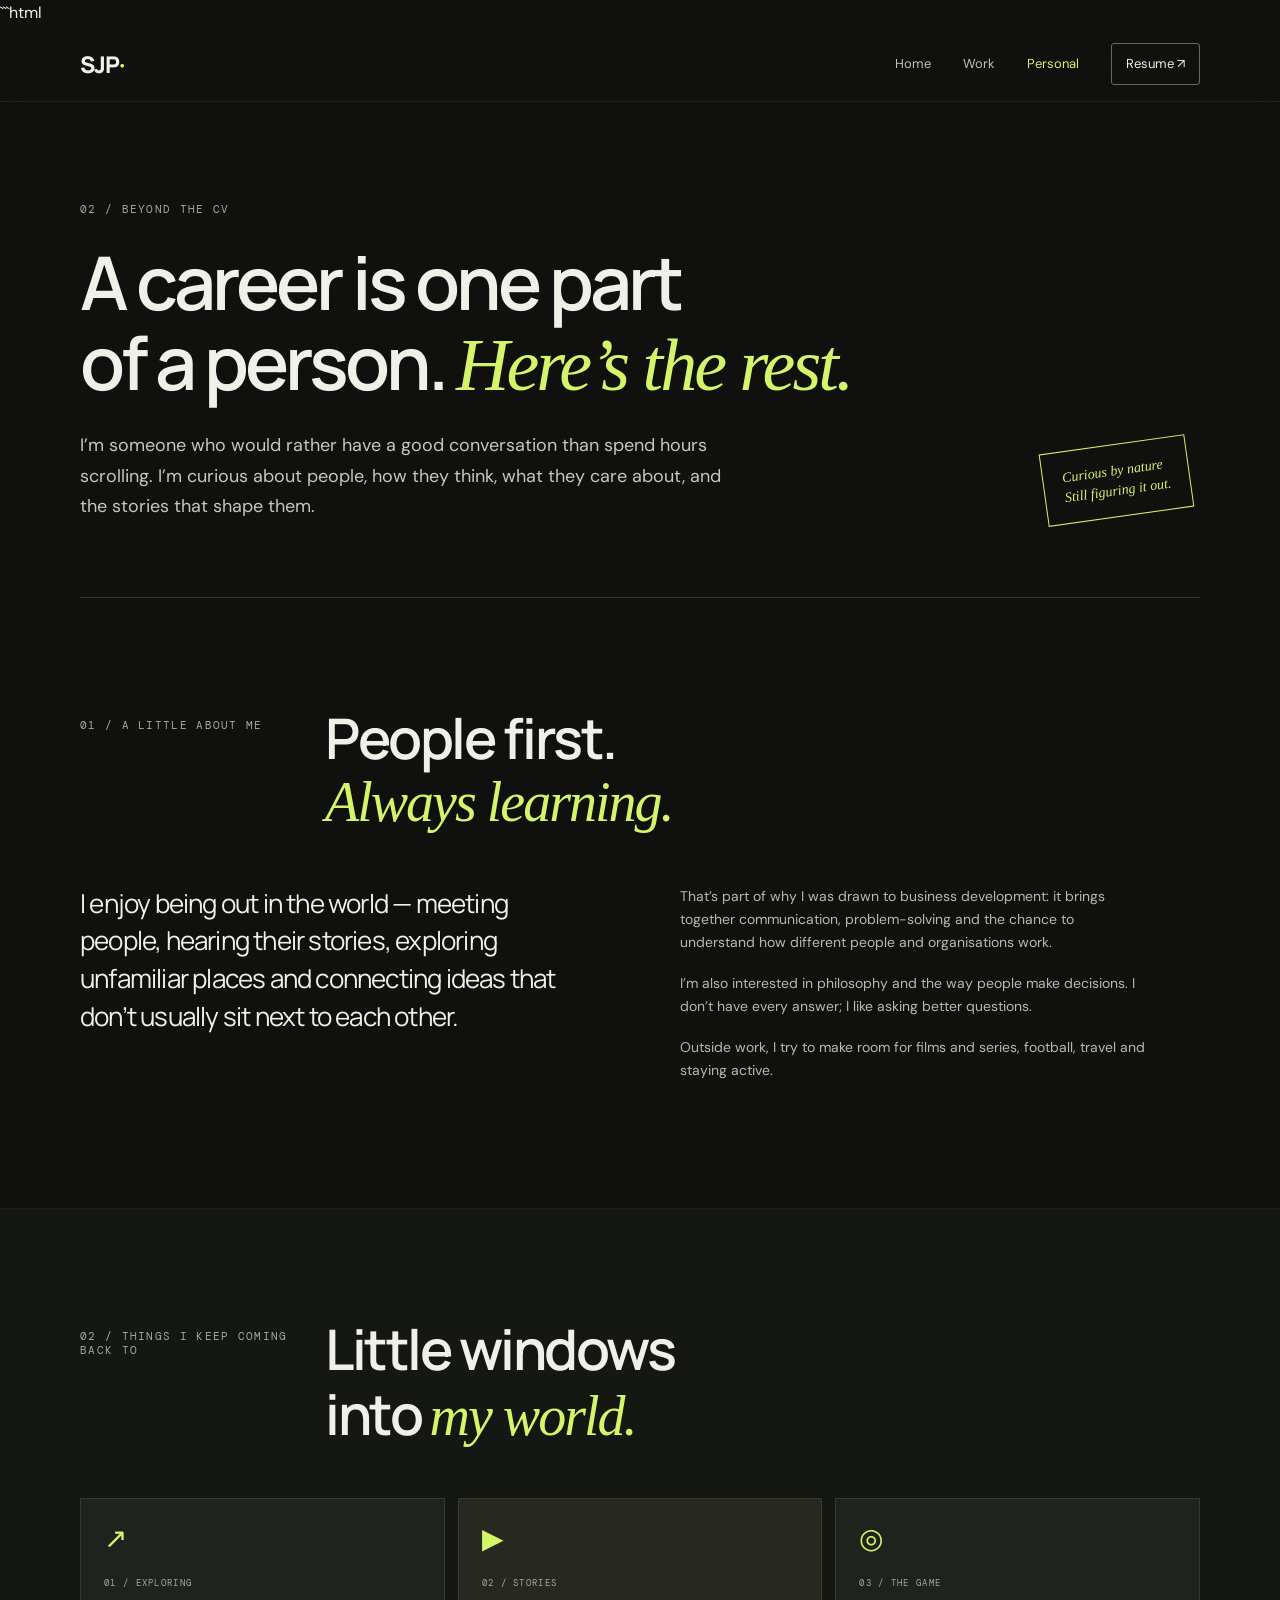
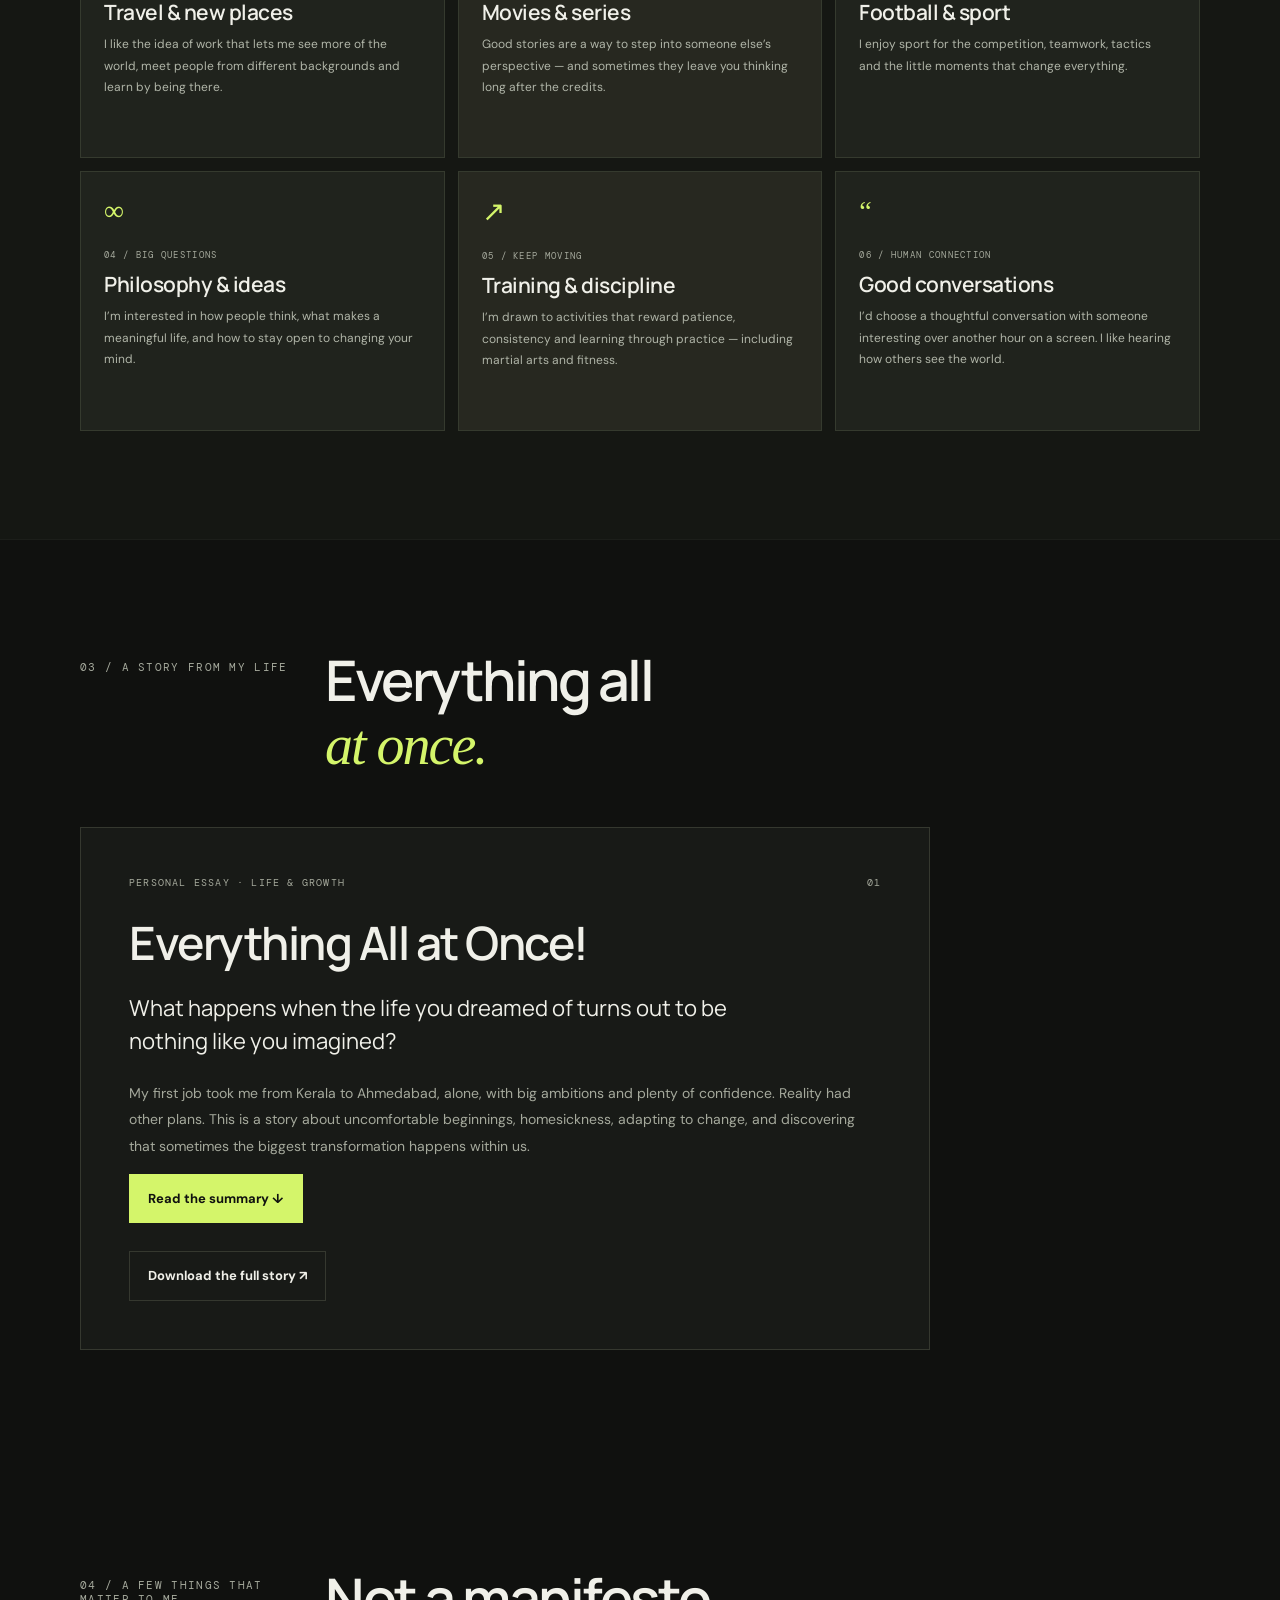
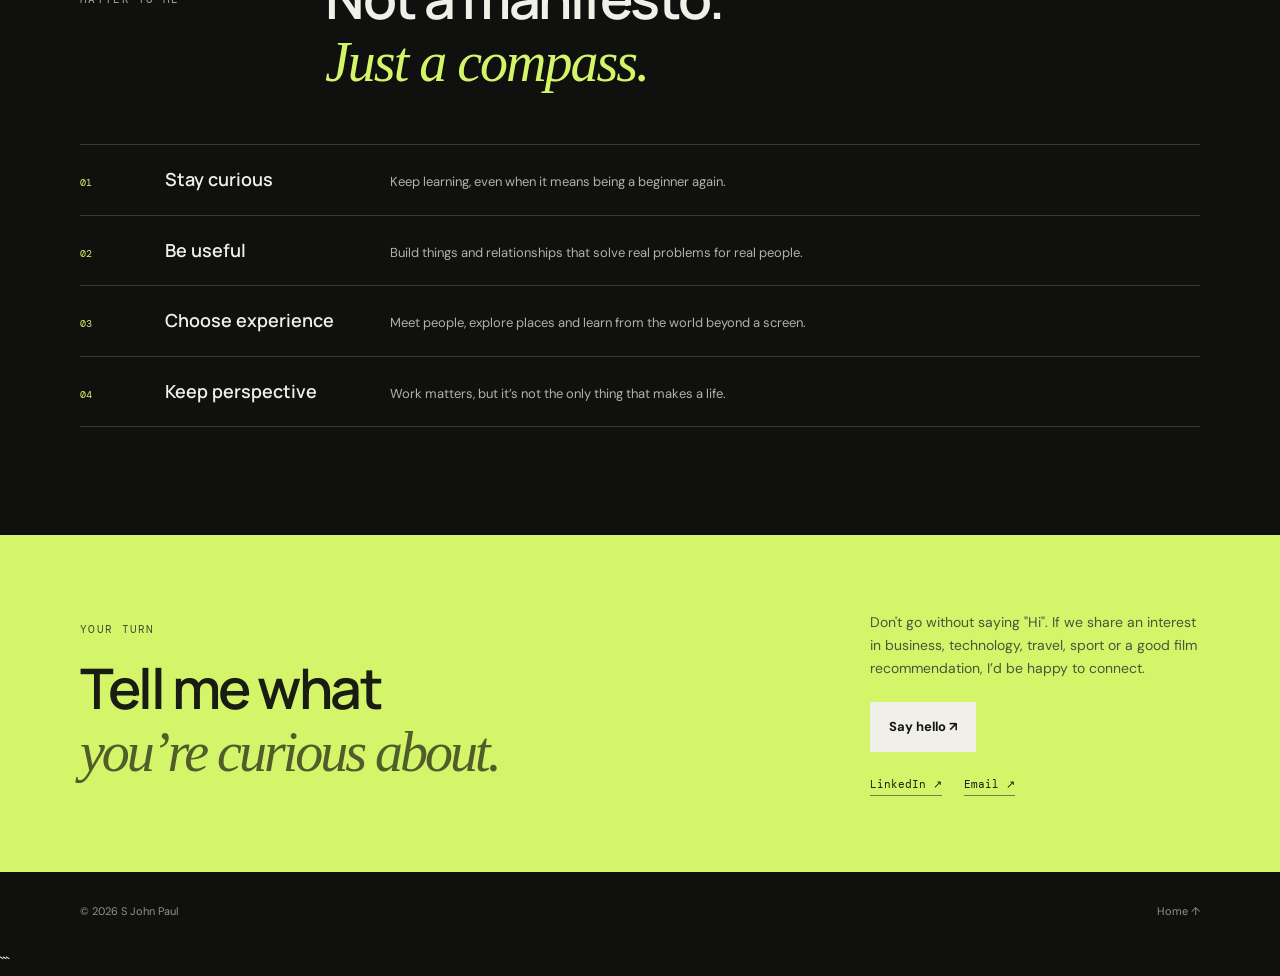
==== commit 9adc7023: "Update personal.html" ====
--- a/personal.html
+++ b/personal.html
@@ -1,79 +1,293 @@
-<!doctype html><html lang="en"><head><meta charset="utf-8"><meta name="viewport" content="width=device-width,initial-scale=1"><meta name="theme-color" content="#10110f"><meta name="description" content="The personal side of S John Paul: people, travel, films, football and curiosity."><title>Personal — S John Paul</title><link rel="stylesheet" href="style.css"></head><body><nav class="nav"><a class="brand" href="index.html">SJP<span>·</span></a><div class="navlinks"><a href="index.html">Home</a><a href="professional.html">Work</a><a class="active" href="personal.html">Personal</a><a class="navcta" href="S_John_Paul_Resume.pdf" download>Resume ↗</a></div></nav><header class="page-hero personal-hero wrap"><span class="eyebrow">02 / BEYOND THE CV</span><h1>A career is one part<br>of a person. <em>Here’s the rest.</em></h1><p class="lede">I’m someone who would rather have a good conversation than spend hours scrolling. I’m curious about people, how they think, what they care about, and the stories that shape them.</p><div class="personal-stamp">Curious by nature<br>Still figuring it out.</div></header>
-<section class="section wrap"><div class="section-head"><span class="index">01 / A LITTLE ABOUT ME</span><h2>People first.<br><em>Always learning.</em></h2></div><div class="two-col"><p class="bigcopy">I enjoy being out in the world — meeting people, hearing their stories, exploring unfamiliar places and connecting ideas that don’t usually sit next to each other.</p><div class="bodycopy"><p>That’s part of why I was drawn to business development: it brings together communication, problem-solving and the chance to understand how different people and organisations work.</p><p>I’m also interested in philosophy and the way people make decisions. I don’t have every answer; I like asking better questions.</p><p>Outside work, I try to make room for films and series, football, travel and staying active.</p></div></div></section>
-<section class="section personal-interests"><div class="wrap"><div class="section-head"><span class="index">02 / THINGS I KEEP COMING BACK TO</span><h2>Little windows<br>into <em>my world.</em></h2></div><div class="interest-grid"><article class="interest interest-travel"><span class="interest-icon">↗</span><span class="interest-label">01 / EXPLORING</span><h3>Travel & new places</h3><p>I like the idea of work that lets me see more of the world, meet people from different backgrounds and learn by being there.</p></article><article class="interest interest-film"><span class="interest-icon">▶</span><span class="interest-label">02 / STORIES</span><h3>Movies & series</h3><p>Good stories are a way to step into someone else’s perspective — and sometimes they leave you thinking long after the credits.</p></article><article class="interest interest-football"><span class="interest-icon">◎</span><span class="interest-label">03 / THE GAME</span><h3>Football & sport</h3><p>I enjoy sport for the competition, teamwork, tactics and the little moments that change everything.</p></article><article class="interest interest-thought"><span class="interest-icon">∞</span><span class="interest-label">04 / BIG QUESTIONS</span><h3>Philosophy & ideas</h3><p>I’m interested in how people think, what makes a meaningful life, and how to stay open to changing your mind.</p></article><article class="interest interest-active"><span class="interest-icon">↗</span><span class="interest-label">05 / KEEP MOVING</span><h3>Training & discipline</h3><p>I’m drawn to activities that reward patience, consistency and learning through practice — including martial arts and fitness.</p></article><article class="interest interest-conversation"><span class="interest-icon">“</span><span class="interest-label">06 / HUMAN CONNECTION</span><h3>Good conversations</h3><p>I’d choose a thoughtful conversation with someone interesting over another hour on a screen. I like hearing how others see the world.</p></article></div></div></section>
-  ```html
+```html
+<!doctype html>
+<html lang="en">
+<head>
+  <meta charset="utf-8">
+  <meta name="viewport" content="width=device-width, initial-scale=1">
+  <meta name="theme-color" content="#10110f">
+  <meta name="description" content="The personal side of S John Paul: people, travel, films, football and curiosity.">
+  <title>Personal — S John Paul</title>
+  <link rel="stylesheet" href="style.css">
+</head>
+
+<body>
+
+<nav class="nav">
+  <a class="brand" href="index.html">SJP<span>·</span></a>
+  <div class="navlinks">
+    <a href="index.html">Home</a>
+    <a href="professional.html">Work</a>
+    <a class="active" href="personal.html">Personal</a>
+    <a class="navcta" href="S_John_Paul_Resume.pdf" download>Resume ↗</a>
+  </div>
+</nav>
+
+<header class="page-hero personal-hero wrap">
+  <span class="eyebrow">02 / BEYOND THE CV</span>
+  <h1>A career is one part<br>of a person. <em>Here’s the rest.</em></h1>
+  <p class="lede">
+    I’m someone who would rather have a good conversation than spend hours scrolling.
+    I’m curious about people, how they think, what they care about, and the stories that shape them.
+  </p>
+  <div class="personal-stamp">
+    Curious by nature<br>Still figuring it out.
+  </div>
+</header>
+
+<!-- SECTION 01: ABOUT ME -->
+<section class="section wrap">
+  <div class="section-head">
+    <span class="index">01 / A LITTLE ABOUT ME</span>
+    <h2>People first.<br><em>Always learning.</em></h2>
+  </div>
+
+  <div class="two-col">
+    <p class="bigcopy">
+      I enjoy being out in the world — meeting people, hearing their stories,
+      exploring unfamiliar places and connecting ideas that don’t usually sit next to each other.
+    </p>
+
+    <div class="bodycopy">
+      <p>
+        That’s part of why I was drawn to business development: it brings together
+        communication, problem-solving and the chance to understand how different people
+        and organisations work.
+      </p>
+      <p>
+        I’m also interested in philosophy and the way people make decisions.
+        I don’t have every answer; I like asking better questions.
+      </p>
+      <p>
+        Outside work, I try to make room for films and series, football, travel and staying active.
+      </p>
+    </div>
+  </div>
+</section>
+
+<!-- SECTION 02: INTERESTS -->
+<section class="section personal-interests">
+  <div class="wrap">
+    <div class="section-head">
+      <span class="index">02 / THINGS I KEEP COMING BACK TO</span>
+      <h2>Little windows<br>into <em>my world.</em></h2>
+    </div>
+
+    <div class="interest-grid">
+
+      <article class="interest interest-travel">
+        <span class="interest-icon">↗</span>
+        <span class="interest-label">01 / EXPLORING</span>
+        <h3>Travel &amp; new places</h3>
+        <p>
+          I like the idea of work that lets me see more of the world, meet people
+          from different backgrounds and learn by being there.
+        </p>
+      </article>
+
+      <article class="interest interest-film">
+        <span class="interest-icon">▶</span>
+        <span class="interest-label">02 / STORIES</span>
+        <h3>Movies &amp; series</h3>
+        <p>
+          Good stories are a way to step into someone else’s perspective —
+          and sometimes they leave you thinking long after the credits.
+        </p>
+      </article>
+
+      <article class="interest interest-football">
+        <span class="interest-icon">◎</span>
+        <span class="interest-label">03 / THE GAME</span>
+        <h3>Football &amp; sport</h3>
+        <p>
+          I enjoy sport for the competition, teamwork, tactics and the little
+          moments that change everything.
+        </p>
+      </article>
+
+      <article class="interest interest-thought">
+        <span class="interest-icon">∞</span>
+        <span class="interest-label">04 / BIG QUESTIONS</span>
+        <h3>Philosophy &amp; ideas</h3>
+        <p>
+          I’m interested in how people think, what makes a meaningful life,
+          and how to stay open to changing your mind.
+        </p>
+      </article>
+
+      <article class="interest interest-active">
+        <span class="interest-icon">↗</span>
+        <span class="interest-label">05 / KEEP MOVING</span>
+        <h3>Training &amp; discipline</h3>
+        <p>
+          I’m drawn to activities that reward patience, consistency and learning
+          through practice — including martial arts and fitness.
+        </p>
+      </article>
+
+      <article class="interest interest-conversation">
+        <span class="interest-icon">“</span>
+        <span class="interest-label">06 / HUMAN CONNECTION</span>
+        <h3>Good conversations</h3>
+        <p>
+          I’d choose a thoughtful conversation with someone interesting over another
+          hour on a screen. I like hearing how others see the world.
+        </p>
+      </article>
+
+    </div>
+  </div>
+</section>
+
+<!-- SECTION 03: PERSONAL STORY -->
 <section class="section wrap story-section">
+
   <div class="section-head">
     <span class="index">03 / A STORY FROM MY LIFE</span>
     <h2>Everything all<br><em>at once.</em></h2>
   </div>
 
   <article class="story-card">
+
     <div class="story-top">
-      <span class="story-tag">PERSONAL ESSAY · LIFE & GROWTH</span>
+      <span class="story-tag">PERSONAL ESSAY · LIFE &amp; GROWTH</span>
       <span class="story-number">01</span>
     </div>
 
     <h3>Everything All at Once!</h3>
 
     <p class="story-intro">
-      What happens when the life you dreamed of turns out to be
-      nothing like you imagined?
+      What happens when the life you dreamed of turns out to be nothing like you imagined?
     </p>
 
     <p class="story-description">
-      My first job took me from Kerala to Ahmedabad, alone, with big
-      ambitions and plenty of confidence. Reality had other plans.
-      This is a story about uncomfortable beginnings, homesickness,
-      adapting to change, and discovering that sometimes the biggest
+      My first job took me from Kerala to Ahmedabad, alone, with big ambitions and plenty
+      of confidence. Reality had other plans. This is a story about uncomfortable beginnings,
+      homesickness, adapting to change, and discovering that sometimes the biggest
       transformation happens within us.
     </p>
 
-    <div id="story-summary" class="story-summary" hidden>
-      <h4>The story behind the story</h4>
-      <p>
-        My journey began with a three-day train ride to Ahmedabad
-        for my first corporate job. Excited to live independently,
-        travel and meet successful people, I was unprepared for the
-        challenges that awaited me.
-      </p>
-      <p>
-        Language barriers, difficult accommodation, illness and
-        loneliness made me question whether I belonged there.
-        Many times, I wanted to quit and return home. But gradually,
-        friendships, small improvements, movies, prayer and discovering
-        Brazilian Jiu-Jitsu helped me find my footing.
-      </p>
-      <p>
-        The biggest lesson was that the situation around me had not
-        changed as much as I had. I was learning to adapt, face
-        discomfort and trust myself. What initially felt impossible
-        eventually became an experience that shaped me.
-      </p>
-      <p class="story-quote">
-        “This too shall pass.”
-      </p>
-    </div>
+    <!-- Native HTML expand/collapse; no JavaScript required -->
+    <details class="story-details">
+      <summary class="button story-read">
+        Read the summary ↓
+      </summary>
+
+      <div class="story-summary">
+        <h4>The story behind the story</h4>
+
+        <p>
+          My journey began with a three-day train ride from Kerala to Ahmedabad
+          for my first corporate job. Excited to live independently, travel and meet
+          successful people, I was unprepared for the challenges that awaited me.
+        </p>
+
+        <p>
+          Language barriers, difficult accommodation, illness and loneliness made
+          me question whether I belonged there. Many times, I wanted to quit and
+          return home. It was a difficult introduction to living independently.
+        </p>
+
+        <p>
+          Gradually, things began to change. Friendships, small improvements in my
+          living situation, movies, prayer and discovering Brazilian Jiu-Jitsu helped
+          me find my footing. I started to feel more confident, even though life
+          wasn't suddenly perfect.
+        </p>
+
+        <p>
+          The biggest lesson was that the situation around me had not changed
+          as much as I had. I was learning to adapt, face discomfort and trust
+          myself. What initially felt impossible eventually became an experience
+          that shaped me.
+        </p>
+
+        <p class="story-quote">“This too shall pass.”</p>
+      </div>
+    </details>
 
     <div class="story-actions">
-      <button
-        class="button story-read"
-        id="story-toggle"
-        type="button"
-        aria-expanded="false"
-        aria-controls="story-summary">
-        Read the summary ↓
-      </button>
-
       <a
-        class="button light story-download"
+        class="button story-download"
         href="Everything_All_at_Once.pdf"
         download>
         Download the full story ↗
       </a>
     </div>
+
   </article>
 </section>
+
+<!-- SECTION 04: VALUES -->
+<section class="section wrap">
+  <div class="section-head">
+    <span class="index">04 / A FEW THINGS THAT MATTER TO ME</span>
+    <h2>Not a manifesto.<br><em>Just a compass.</em></h2>
+  </div>
+
+  <div class="values-list">
+
+    <div>
+      <span>01</span>
+      <h3>Stay curious</h3>
+      <p>Keep learning, even when it means being a beginner again.</p>
+    </div>
+
+    <div>
+      <span>02</span>
+      <h3>Be useful</h3>
+      <p>Build things and relationships that solve real problems for real people.</p>
+    </div>
+
+    <div>
+      <span>03</span>
+      <h3>Choose experience</h3>
+      <p>Meet people, explore places and learn from the world beyond a screen.</p>
+    </div>
+
+    <div>
+      <span>04</span>
+      <h3>Keep perspective</h3>
+      <p>Work matters, but it’s not the only thing that makes a life.</p>
+    </div>
+
+  </div>
+</section>
+
+<!-- CONTACT -->
+<section class="contact-band personal-contact">
+  <div class="wrap contact-inner">
+
+    <div>
+      <span class="index">YOUR TURN</span>
+      <h2>Tell me what<br><em>you’re curious about.</em></h2>
+    </div>
+
+    <div class="contact-right">
+      <p>
+        Don't go without saying "Hi". If we share an interest in business,
+        technology, travel, sport or a good film recommendation, I’d be happy to connect.
+      </p>
+
+      <a class="button light" href="mailto:scariajohnpaul@gmail.com">
+        Say hello ↗
+      </a>
+
+      <div class="social-links">
+        <a href="https://www.linkedin.com/in/sjp7" target="_blank" rel="noreferrer">LinkedIn ↗</a>
+        <a href="mailto:scariajohnpaul@gmail.com">Email ↗</a>
+      </div>
+    </div>
+
+  </div>
+</section>
+
+<footer class="footer wrap">
+  <span>© <span data-year></span> S John Paul</span>
+  <a href="index.html">Home ↑</a>
+</footer>
+
+<script src="app.js"></script>
+
+</body>
+</html>
 ```
-<section class="section wrap"><div class="section-head"><span class="index">03 / A FEW THINGS THAT MATTER TO ME</span><h2>Not a manifesto.<br><em>Just a compass.</em></h2></div><div class="values-list"><div><span>01</span><h3>Stay curious</h3><p>Keep learning, even when it means being a beginner again.</p></div><div><span>02</span><h3>Be useful</h3><p>Build things and relationships that solve real problems for real people.</p></div><div><span>03</span><h3>Choose experience</h3><p>Meet people, explore places and learn from the world beyond a screen.</p></div><div><span>04</span><h3>Keep perspective</h3><p>Work matters, but it’s not the only thing that makes a life.</p></div></div></section>
-<section class="contact-band personal-contact"><div class="wrap contact-inner"><div><span class="index">YOUR TURN</span><h2>Tell me what<br><em>you’re curious about.</em></h2></div><div class="contact-right"><p>Don't go without saying "Hi", If we share an interest in business, technology, travel, sport or a good film recommendation, I’d be happy to connect.</p><a class="button light" href="mailto:scariajohnpaul@gmail.com">Say hello ↗</a><div class="social-links"><a href="https://www.linkedin.com/in/sjp7" target="_blank" rel="noreferrer">LinkedIn ↗</a><a href="mailto:scariajohnpaul@gmail.com">Email ↗</a></div></div></div></section><footer class="footer wrap"><span>© <span data-year></span> S John Paul</span><a href="index.html">Home ↑</a></footer><script src="app.js"></script></body></html>
--- a/style.css
+++ b/style.css
@@ -2,3 +2,103 @@
 :root{--bg:#10110f;--panel:#181a17;--panel2:#20231e;--text:#f0f0e9;--muted:#a5a99c;--line:#35382f;--lime:#d4f56a;--orange:#f1a36c;--serif:Georgia,'Times New Roman',serif;--sans:'DM Sans',sans-serif;--display:Manrope,sans-serif;--mono:'DM Mono',monospace}*{box-sizing:border-box}html{scroll-behavior:smooth}body{margin:0;background:var(--bg);color:var(--text);font-family:var(--sans);line-height:1.65}a{color:inherit;text-decoration:none}.wrap{width:min(1120px,calc(100% - 48px));margin-inline:auto}.nav{height:76px;display:flex;align-items:center;justify-content:space-between;padding:0 max(24px,calc((100vw - 1120px)/2));border-bottom:1px solid #ffffff12;position:sticky;top:0;background:#10110feF;backdrop-filter:blur(14px);z-index:10}.brand{font:800 23px var(--display);letter-spacing:-1px}.brand span{color:var(--lime)}.navlinks{display:flex;align-items:center;gap:32px;font-size:13px;color:#c0c3b8}.navlinks a:hover,.navlinks .active{color:var(--lime)}.navlinks .navcta{padding:9px 14px;border:1px solid #65695a;border-radius:3px;color:var(--text)}.eyebrow,.index,.note-label,.card-no,.project-type,.interest-label{font:11px var(--mono);letter-spacing:1.3px;color:var(--muted)}.eyebrow{display:flex;align-items:center;gap:10px}.dot{width:7px;height:7px;border-radius:50%;background:var(--lime);box-shadow:0 0 14px #d4f56a70}.hero{min-height:670px;padding-top:92px;padding-bottom:78px;position:relative;overflow:hidden}.hero h1,.page-hero h1{font:600 clamp(46px,7vw,86px)/1.08 var(--display);letter-spacing:-4px;margin:26px 0 30px;max-width:850px}.hero h1 em,.page-hero h1 em,.section h2 em,.contact-band h2 em{font-family:var(--serif);font-weight:400;color:var(--lime);letter-spacing:-3px}.hero-bottom{display:grid;grid-template-columns:minmax(280px,520px) 240px;gap:60px;align-items:start}.lede{font-size:18px;line-height:1.7;color:#c5c8bd;max-width:630px;margin:0}.hero-note{border-left:1px solid var(--lime);padding-left:17px;margin-top:5px}.note-label{font-size:9px;color:var(--lime)}.hero-note p{font-size:13px;color:#b4b8ac;line-height:1.6;margin:7px 0 0}.hero-actions{display:flex;align-items:center;gap:28px;margin-top:32px}.button{display:inline-flex;align-items:center;gap:24px;padding:13px 18px;font-size:13px;font-weight:700;border:1px solid transparent;transition:transform .2s,background .2s}.button:hover{transform:translateY(-2px)}.button.primary{background:var(--lime);color:#171a12}.button.light{background:var(--text);color:#151610}.textlink,.arrowlink{font-size:12px;color:#d1d4c9}.textlink:hover,.arrowlink:hover{color:var(--lime)}.hero-art{position:absolute;width:260px;height:260px;right:30px;top:110px;opacity:.95}.orbit{position:absolute;border:1px solid #c4d98c4a;border-radius:50%;inset:0}.orbit1{transform:rotate(25deg) scaleX(.5)}.orbit2{transform:rotate(-35deg) scaleX(.62)}.orbit3{transform:rotate(75deg) scaleX(.85)}.core{position:absolute;left:50%;top:50%;transform:translate(-50%,-50%);width:74px;height:74px;border-radius:50%;display:grid;place-items:center;background:var(--lime);color:#1a1d13;font:800 18px var(--display);box-shadow:0 0 55px #d4f56a30}.orbit-label{position:absolute;font:9px var(--mono);letter-spacing:1px;color:var(--lime);background:var(--bg);padding:4px 7px}.l1{top:17px;left:100px}.l2{bottom:31px;left:2px}.l3{right:-2px;bottom:66px}.ticker{border-block:1px solid var(--line);overflow:hidden;white-space:nowrap;padding:15px 0;color:#aeb2a5;font:10px var(--mono);letter-spacing:1.8px}.ticker div{text-align:center}.ticker span{color:var(--lime);padding:0 26px}.section{padding-top:108px;padding-bottom:108px}.section-head{display:grid;grid-template-columns:220px 1fr;gap:25px;align-items:start;margin-bottom:50px}.section-head .index{padding-top:12px}.section h2,.contact-band h2{font:600 clamp(34px,4.7vw,56px)/1.15 var(--display);letter-spacing:-2.5px;margin:0}.section h2 em{letter-spacing:-2px}.two-col{display:grid;grid-template-columns:1fr 1fr;gap:80px}.bigcopy{font:26px/1.45 var(--display);letter-spacing:-.8px;margin:0;max-width:480px}.bodycopy{color:#b6baae;font-size:14px;max-width:470px}.bodycopy p:first-child{margin-top:0}.bodycopy p{margin-bottom:18px}.arrowlink{display:inline-flex;gap:25px;border-bottom:1px solid #555a4b;padding:10px 0;margin-top:5px}.feature-grid{display:grid;grid-template-columns:1fr 1fr;gap:14px;padding-bottom:110px}.feature-card{min-height:275px;padding:26px 30px;display:flex;flex-direction:column;justify-content:space-between;position:relative;overflow:hidden;transition:transform .2s}.feature-card:hover{transform:translateY(-4px)}.work-card{background:#d4f56a;color:#1b1d14}.life-card{background:#262a24;border:1px solid #3b4035}.card-no{font-size:9px;color:inherit;opacity:.7}.feature-card h3{font:600 34px var(--display);letter-spacing:-1.5px;margin:0 0 9px}.feature-card p{font-size:13px;max-width:340px;line-height:1.7;margin:0;opacity:.8}.card-arrow{position:absolute;right:27px;bottom:28px;font-size:24px}.contact-band{background:var(--lime);color:#191c12;padding:76px 0}.contact-inner{display:grid;grid-template-columns:1fr 330px;gap:80px;align-items:center}.contact-band .index{color:#454c32}.contact-band h2{margin-top:20px}.contact-band h2 em{color:#505d2a}.contact-right p{font-size:14px;color:#4d543a;margin:0 0 22px}.social-links{display:flex;gap:22px;margin-top:25px;font:11px var(--mono)}.social-links a{border-bottom:1px solid #737e4b;padding-bottom:4px}.footer{min-height:78px;display:flex;align-items:center;justify-content:space-between;gap:20px;font-size:11px;color:#8f9387}.footer a:hover{color:var(--lime)}.page-hero{padding-top:100px;padding-bottom:75px;border-bottom:1px solid var(--line)}.page-hero h1{font-size:clamp(44px,6vw,74px);margin-bottom:24px}.page-hero .lede{max-width:660px}.tag-row,.chips{display:flex;flex-wrap:wrap;gap:9px}.tag-row{margin-top:28px}.tag-row span,.chips span{border:1px solid #42463b;border-radius:2px;padding:7px 11px;font-size:11px;color:#c1c5b8}.timeline{border-top:1px solid var(--line)}.timeline-item{display:grid;grid-template-columns:240px 1fr;gap:40px;padding:35px 0;border-bottom:1px solid var(--line)}.timeline-date{font:10px var(--mono);letter-spacing:.3px;color:var(--lime);padding-top:8px}.timeline-date span{display:block;color:#888e80;margin-top:6px}.timeline-item h3{font:600 25px var(--display);letter-spacing:-.7px;margin:0}.company{color:var(--orange);font-size:13px;margin:2px 0 18px}.timeline-item p:not(.company),.timeline-item li{font-size:13px;color:#b3b8aa;line-height:1.8}.timeline-item ul{padding-left:18px}.timeline-item li{padding-left:4px;margin:5px 0}.muted-section{background:#151713;border-block:1px solid #ffffff08}.project-grid{display:grid;grid-template-columns:repeat(3,1fr);gap:14px}.project{padding:24px;background:#1c1f19;border:1px solid #33382c;min-height:250px;display:flex;flex-direction:column;align-items:flex-start}.project-type{font-size:9px;color:var(--lime)}.project h3{font:600 21px/1.3 var(--display);letter-spacing:-.5px;margin:28px 0 10px}.project p{font-size:12px;color:#aeb3a5;line-height:1.75;margin:0 0 20px}.status{margin-top:auto;color:#c0c5b5;border:1px solid #464c3c;padding:5px 8px;font:9px var(--mono)}.small-note{color:#858b7d;font-size:11px;margin-top:20px}.skill-columns{display:grid;grid-template-columns:1fr 1fr;gap:70px}.skill-columns h3{font:600 17px var(--display);margin:0 0 20px}.education-list{border-top:1px solid var(--line)}.education-list>div{display:grid;grid-template-columns:170px 1fr 1fr;gap:20px;padding:23px 0;border-bottom:1px solid var(--line);align-items:center}.education-list span{font:10px var(--mono);color:var(--lime)}.education-list h3{font-size:15px;margin:0}.education-list p{font-size:12px;color:#a8ad9f;margin:0}.resume-callout{margin-top:45px;background:#242820;padding:24px 28px;display:flex;align-items:center;justify-content:space-between;gap:20px}.resume-callout h3{margin:0;font:600 19px var(--display)}.resume-callout p{margin:4px 0 0;color:#aeb3a5;font-size:12px}.personal-hero{position:relative}.personal-hero .lede{max-width:660px}.personal-stamp{position:absolute;right:10px;bottom:80px;transform:rotate(-8deg);border:1px solid var(--lime);color:var(--lime);padding:16px 19px;font:italic 14px var(--serif);line-height:1.4}.personal-interests{background:#151713;border-block:1px solid #ffffff08}.interest-grid{display:grid;grid-template-columns:repeat(3,1fr);gap:13px}.interest{min-height:260px;padding:23px;display:flex;flex-direction:column;align-items:flex-start;background:#20231d;border:1px solid #353a2e}.interest:nth-child(2),.interest:nth-child(5){background:#272820}.interest-icon{font:28px var(--serif);color:var(--lime);margin-bottom:22px}.interest-label{font-size:9px}.interest h3{font:600 21px var(--display);margin:9px 0 8px;letter-spacing:-.5px}.interest p{font-size:12px;color:#b0b5a8;line-height:1.8;margin:0}.values-list{border-top:1px solid var(--line)}.values-list>div{display:grid;grid-template-columns:60px 200px 1fr;gap:25px;padding:22px 0;border-bottom:1px solid var(--line);align-items:baseline}.values-list span{font:10px var(--mono);color:var(--lime)}.values-list h3{font:600 18px var(--display);margin:0}.values-list p{font-size:13px;color:#aeb3a6;margin:0}.personal-contact{margin-top:0}
 @media(max-width:900px){.hero-art{right:-50px;top:180px;opacity:.38}.hero-bottom{grid-template-columns:1fr;gap:25px;max-width:620px}.hero-note{max-width:320px}.hero h1{max-width:680px}.section-head{grid-template-columns:150px 1fr}.two-col{gap:40px}.contact-inner{grid-template-columns:1fr 290px;gap:35px}.timeline-item{grid-template-columns:190px 1fr;gap:25px}.interest-grid{grid-template-columns:repeat(2,1fr)}.personal-stamp{right:15px;bottom:40px}.education-list>div{grid-template-columns:130px 1fr}.education-list p{grid-column:2}.project-grid{grid-template-columns:1fr 1fr}.project:last-child{grid-column:span 2}}
 @media(max-width:620px){.wrap{width:calc(100% - 36px)}.nav{height:66px;padding:0 18px}.navlinks{gap:14px;font-size:11px}.navlinks a:nth-child(2){display:none}.navlinks .navcta{padding:7px 9px}.hero{padding-top:70px;min-height:auto;padding-bottom:65px}.hero h1,.page-hero h1{font-size:clamp(42px,12vw,62px);letter-spacing:-2.7px;margin:22px 0}.hero h1 em,.page-hero h1 em{letter-spacing:-2px}.lede{font-size:16px}.hero-art{width:190px;height:190px;top:230px;right:-75px;opacity:.18}.hero-actions{align-items:flex-start;flex-direction:column;gap:18px}.ticker div{text-align:left;padding-left:18px}.section{padding-top:72px;padding-bottom:72px}.section-head{grid-template-columns:1fr;gap:14px;margin-bottom:30px}.section h2,.contact-band h2{font-size:39px;letter-spacing:-1.8px}.two-col{grid-template-columns:1fr;gap:22px}.bigcopy{font-size:23px}.feature-grid{grid-template-columns:1fr;padding-bottom:70px}.feature-card{min-height:220px}.contact-band{padding:56px 0}.contact-inner{grid-template-columns:1fr;gap:30px}.contact-band h2 em{letter-spacing:-1.5px}.footer{padding-top:20px;padding-bottom:20px;flex-wrap:wrap}.footer span:nth-child(2){display:none}.page-hero{padding-top:70px;padding-bottom:55px}.timeline-item{grid-template-columns:1fr;gap:10px;padding:26px 0}.timeline-date span{display:inline;margin-left:8px}.project-grid{grid-template-columns:1fr}.project:last-child{grid-column:auto}.skill-columns{grid-template-columns:1fr;gap:35px}.education-list>div{grid-template-columns:1fr;gap:6px}.education-list p{grid-column:auto}.resume-callout{align-items:flex-start;flex-direction:column}.personal-stamp{position:static;display:inline-block;margin-top:26px;transform:rotate(-4deg)}.interest-grid{grid-template-columns:1fr}.interest{min-height:220px}.values-list>div{grid-template-columns:32px 1fr;gap:12px}.values-list p{grid-column:2}.section h2 em{letter-spacing:-1.5px}}
+```css
+/* ===== Personal Story Card ===== */
+
+.story-section {
+  padding-top: 80px;
+}
+
+.story-card {
+  max-width: 850px;
+  padding: clamp(24px, 5vw, 48px);
+  background: var(--panel);
+  border: 1px solid var(--line);
+  position: relative;
+}
+
+.story-top {
+  display: flex;
+  justify-content: space-between;
+  margin-bottom: 28px;
+}
+
+.story-tag,
+.story-number {
+  font: 10px var(--mono);
+  letter-spacing: 1.2px;
+  color: var(--muted);
+}
+
+.story-card h3 {
+  font: 600 clamp(30px, 5vw, 46px)/1.15 var(--display);
+  letter-spacing: -1.5px;
+  margin: 0 0 18px;
+}
+
+.story-intro {
+  font: 22px/1.5 var(--display);
+  max-width: 650px;
+}
+
+.story-description,
+.story-summary p {
+  color: var(--muted);
+  font-size: 14px;
+  line-height: 1.9;
+}
+
+.story-summary {
+  padding-top: 12px;
+}
+
+.story-summary h4 {
+  font: 600 20px var(--display);
+  margin-bottom: 12px;
+}
+
+.story-quote {
+  font: italic 27px var(--serif);
+  color: var(--lime) !important;
+  margin-top: 28px;
+}
+
+.story-actions {
+  display: flex;
+  flex-wrap: wrap;
+  gap: 14px;
+  margin-top: 28px;
+}
+
+.story-read {
+  background: var(--lime);
+  color: var(--bg);
+  cursor: pointer;
+  font-family: var(--sans);
+}
+
+.story-download {
+  border: 1px solid var(--line);
+}
+
+.story-actions .button {
+  justify-content: center;
+  gap: 10px;
+}
+
+.story-read:hover,
+.story-download:hover {
+  transform: translateY(-2px);
+}
+
+@media (max-width: 620px) {
+  .story-actions {
+    flex-direction: column;
+    align-items: stretch;
+  }
+
+  .story-actions .button {
+    width: 100%;
+  }
+}
+```
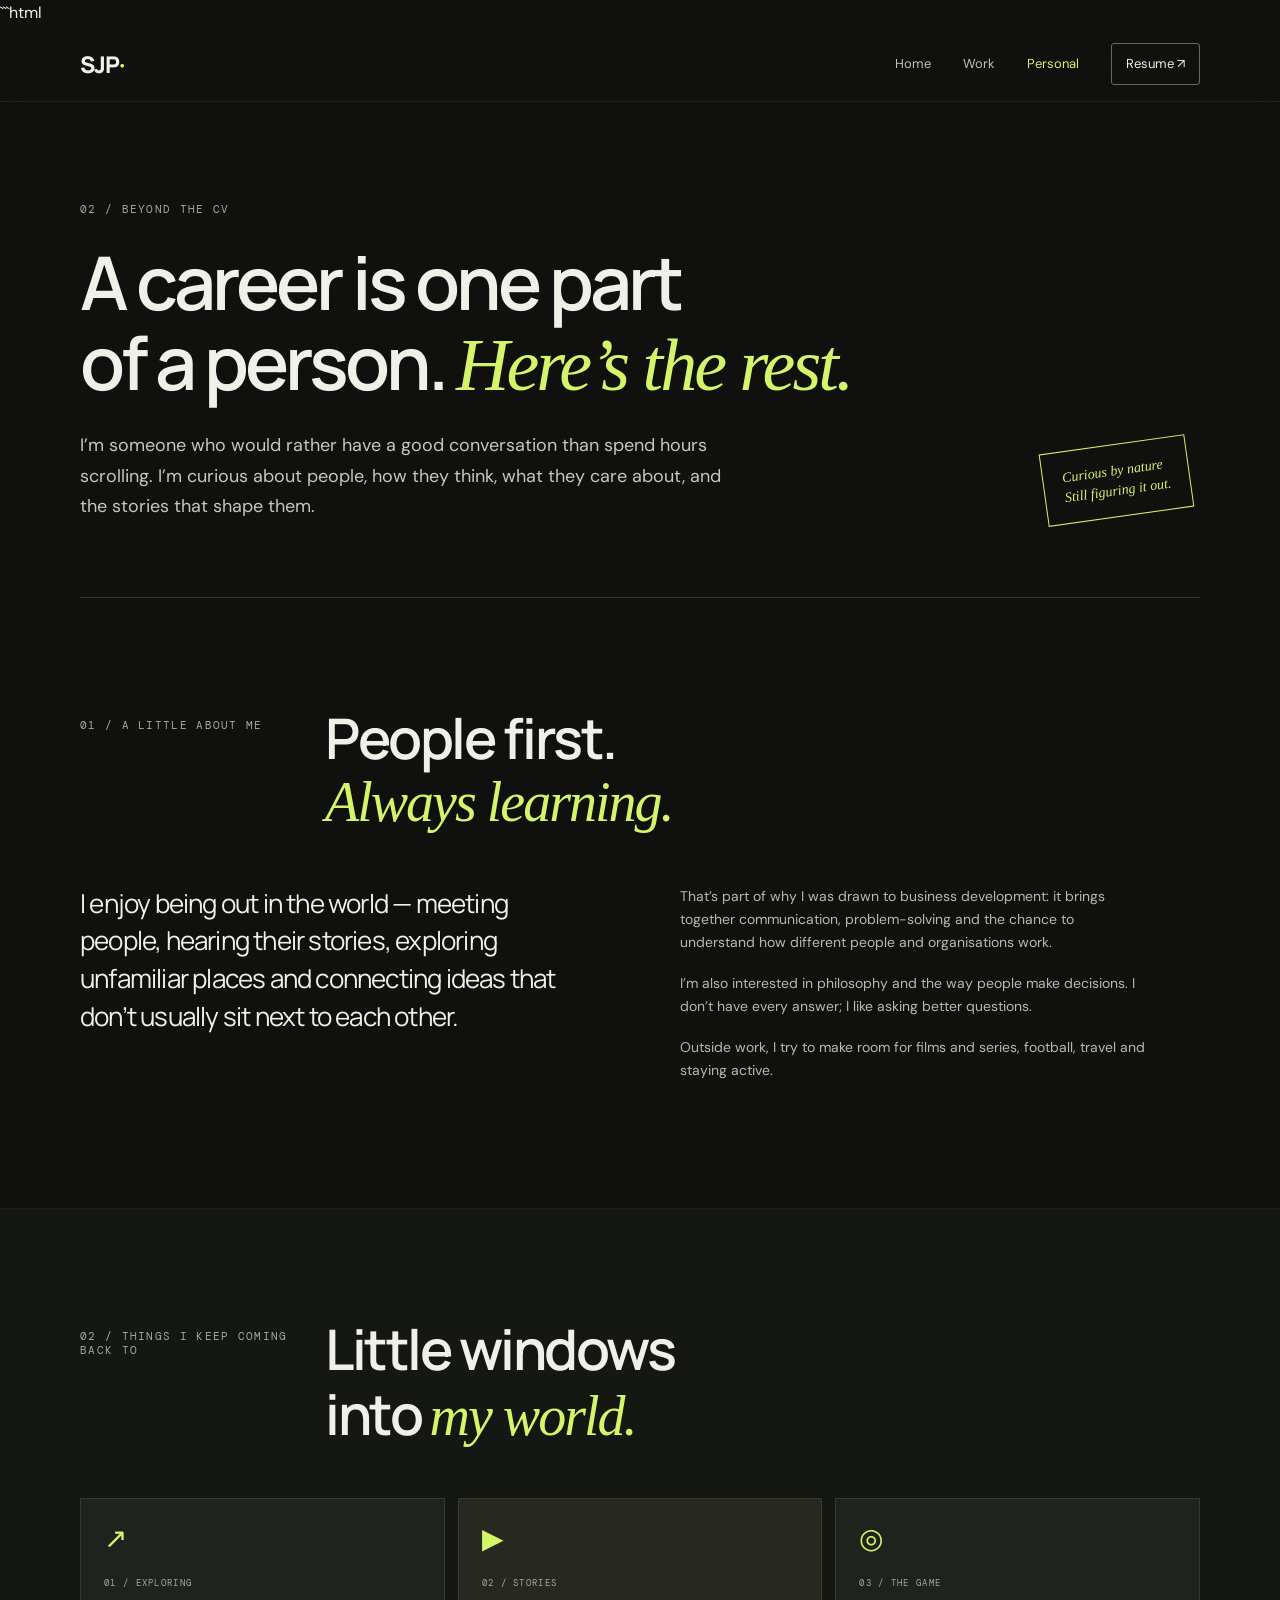
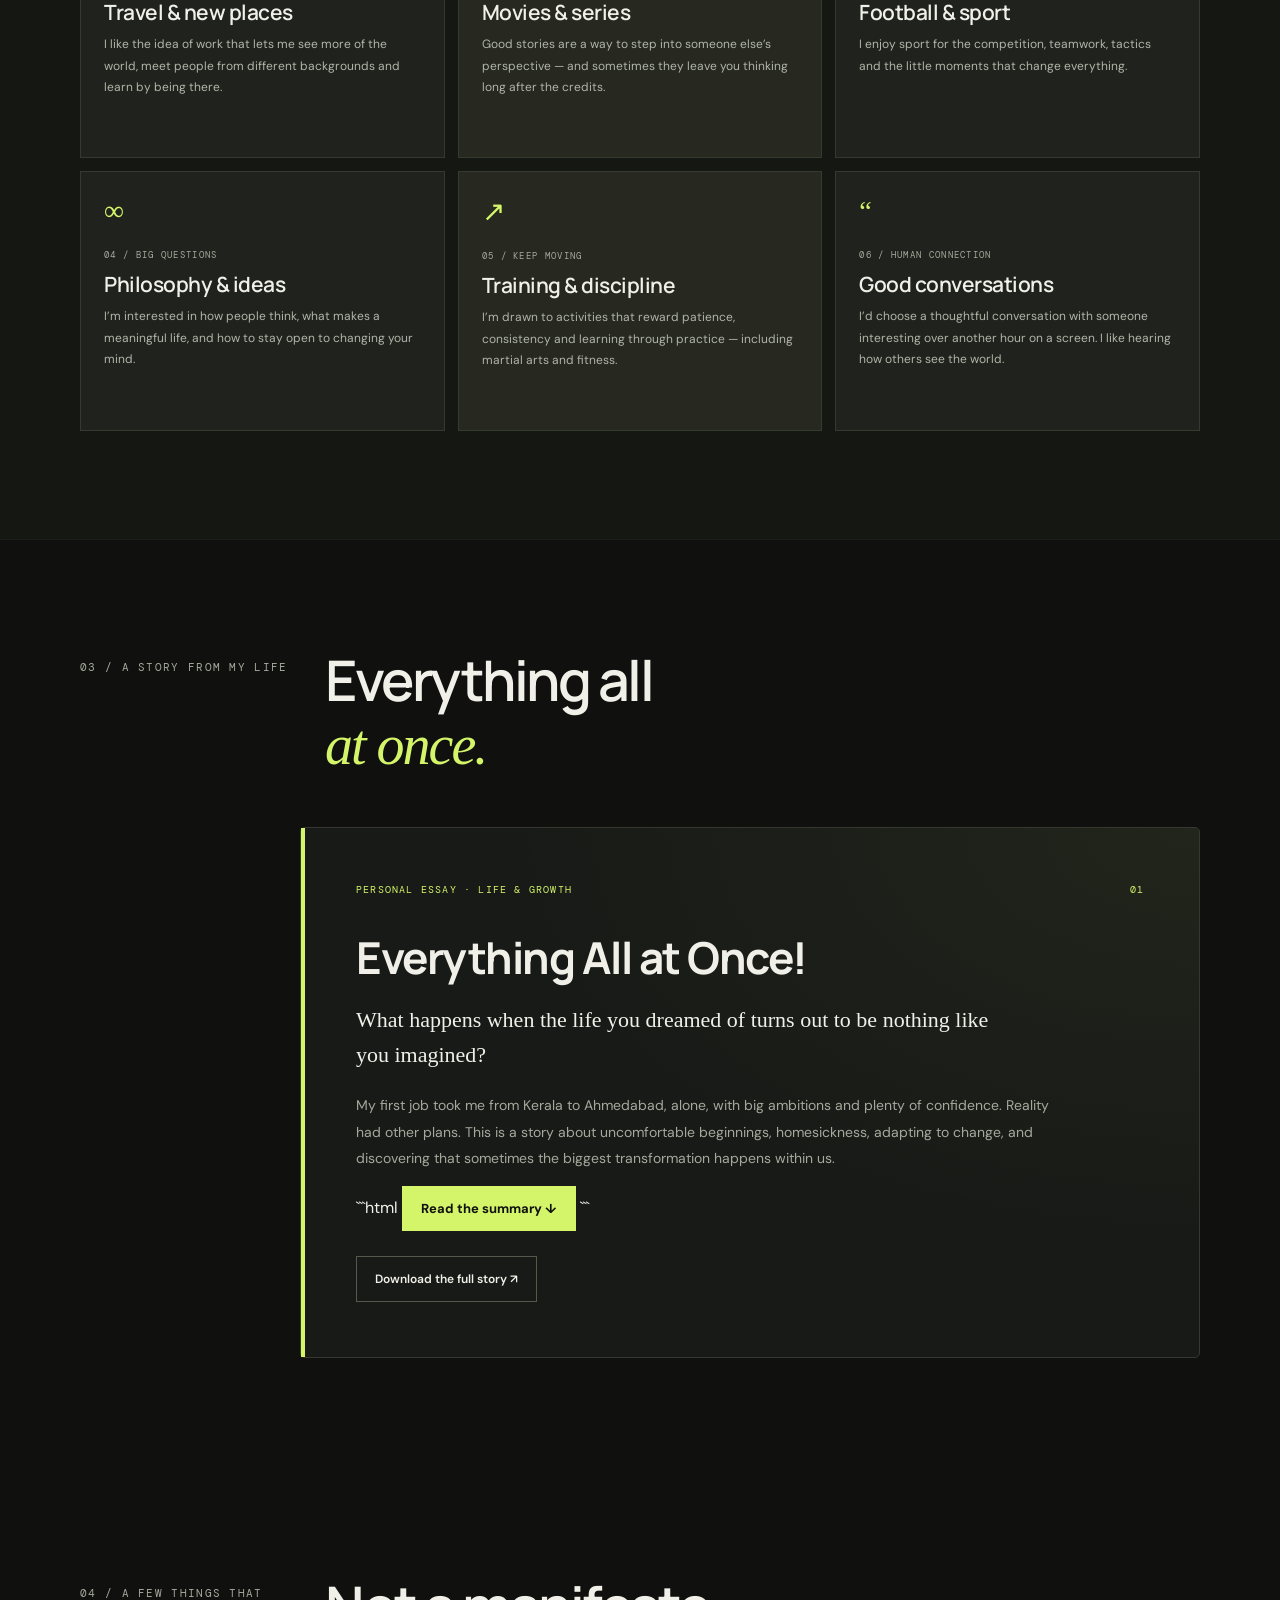
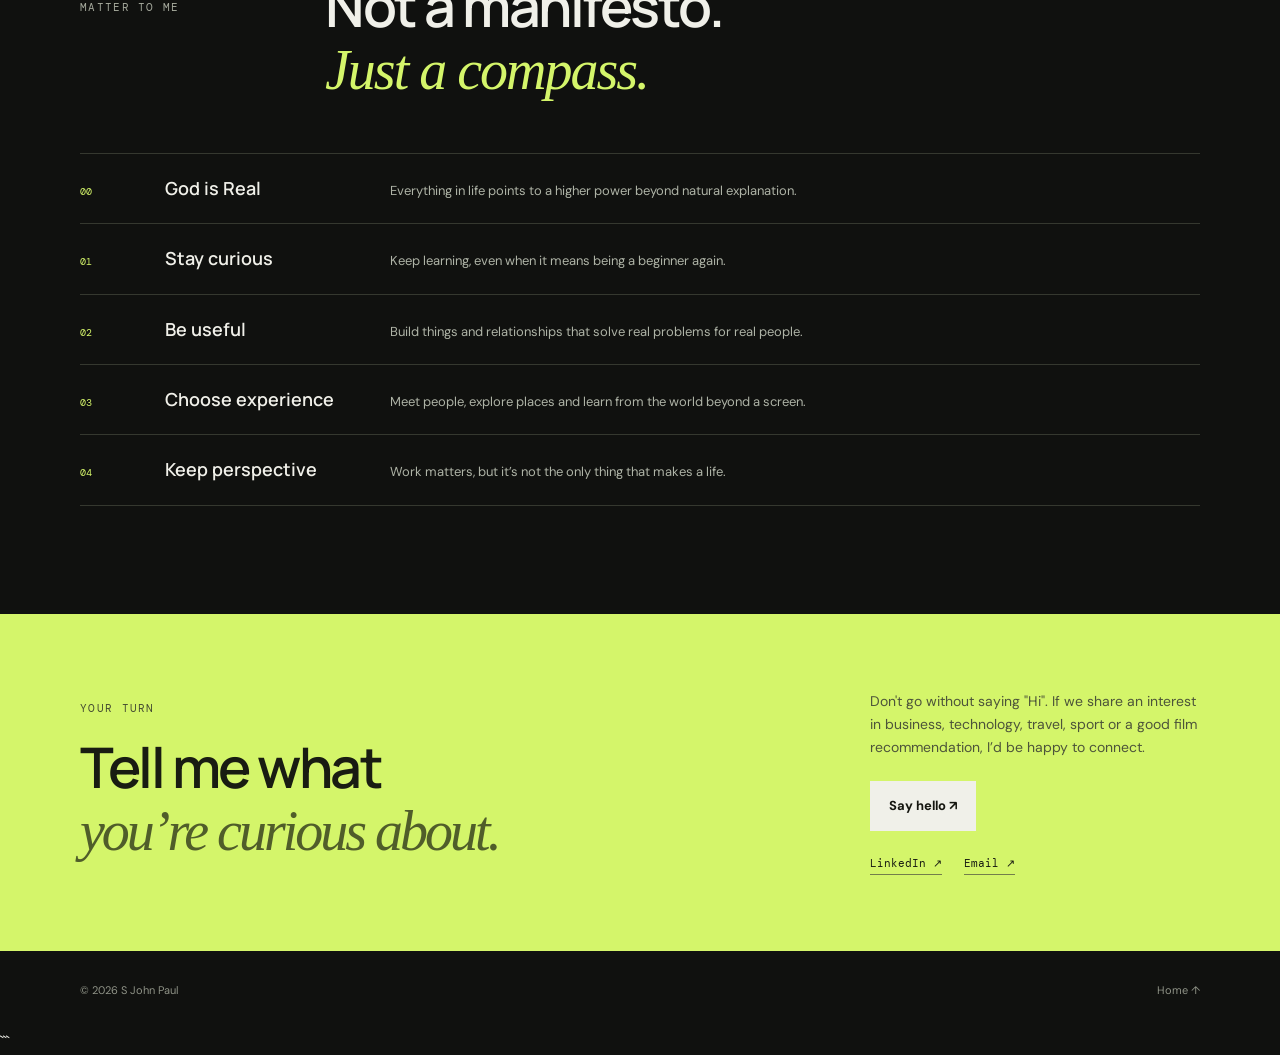
==== commit 4f491c4f: "Update personal.html" ====
--- a/personal.html
+++ b/personal.html
@@ -167,44 +167,55 @@
     </p>
 
     <!-- Native HTML expand/collapse; no JavaScript required -->
-    <details class="story-details">
-      <summary class="button story-read">
-        Read the summary ↓
-      </summary>
-
-      <div class="story-summary">
-        <h4>The story behind the story</h4>
-
-        <p>
-          My journey began with a three-day train ride from Kerala to Ahmedabad
-          for my first corporate job. Excited to live independently, travel and meet
-          successful people, I was unprepared for the challenges that awaited me.
-        </p>
-
-        <p>
-          Language barriers, difficult accommodation, illness and loneliness made
-          me question whether I belonged there. Many times, I wanted to quit and
-          return home. It was a difficult introduction to living independently.
-        </p>
-
-        <p>
-          Gradually, things began to change. Friendships, small improvements in my
-          living situation, movies, prayer and discovering Brazilian Jiu-Jitsu helped
-          me find my footing. I started to feel more confident, even though life
-          wasn't suddenly perfect.
-        </p>
-
-        <p>
-          The biggest lesson was that the situation around me had not changed
-          as much as I had. I was learning to adapt, face discomfort and trust
-          myself. What initially felt impossible eventually became an experience
-          that shaped me.
-        </p>
-
-        <p class="story-quote">“This too shall pass.”</p>
-      </div>
-    </details>
-
+   ```html
+<!-- STORY SUMMARY -->
+<button
+  type="button"
+  class="button story-read"
+  onclick="
+    const summary = document.getElementById('story-summary');
+    summary.hidden = !summary.hidden;
+    this.textContent = summary.hidden
+      ? 'Read the summary ↓'
+      : 'Show less ↑';
+  "
+>
+  Read the summary ↓
+</button>
+
+<div id="story-summary" hidden>
+  <div class="story-summary">
+    <h4>The story behind the story</h4>
+
+    <p>
+      My journey began with a three-day train ride from Kerala to Ahmedabad
+      for my first corporate job. Excited to live independently, travel and
+      meet successful people, I was unprepared for the challenges ahead.
+    </p>
+
+    <p>
+      Language barriers, difficult accommodation, illness and loneliness
+      made me question whether I belonged there. Many times, I wanted to
+      quit and return home.
+    </p>
+
+    <p>
+      Gradually, friendships, movies, prayer and discovering Brazilian
+      Jiu-Jitsu helped me adapt. I began to feel more confident, even
+      though life wasn't suddenly perfect.
+    </p>
+
+    <p>
+      The biggest lesson was that the situation around me had not changed
+      as much as I had. I learned to face discomfort, trust myself and
+      keep going. What initially felt impossible became an experience
+      that shaped me.
+    </p>
+
+    <p class="story-quote">“This too shall pass.”</p>
+  </div>
+</div>
+```
     <div class="story-actions">
       <a
         class="button story-download"
@@ -225,7 +236,11 @@
   </div>
 
   <div class="values-list">
-
+   <div>
+      <span>00</span>
+      <h3>God is Real</h3>
+      <p>Everything in life points to a higher power beyond natural explanation.</p>
+    </div>
     <div>
       <span>01</span>
       <h3>Stay curious</h3>
--- a/style.css
+++ b/style.css
@@ -102,3 +102,176 @@
   }
 }
 ```
+```css
+/* Personal story card */
+.story-section {
+  padding-top: 90px;
+  padding-bottom: 100px;
+}
+
+.story-card {
+  position: relative;
+  max-width: 900px;
+  margin-left: auto;
+  padding: clamp(25px, 5vw, 55px);
+  background:
+    radial-gradient(ellipse at top right, #d4f56a0d, transparent 55%),
+    var(--panel);
+  border: 1px solid var(--line);
+  border-radius: 5px;
+}
+
+.story-card::before {
+  content: "";
+  position: absolute;
+  top: 0;
+  left: 0;
+  width: 4px;
+  height: 100%;
+  background: var(--lime);
+}
+
+.story-top {
+  display: flex;
+  justify-content: space-between;
+  align-items: center;
+  gap: 16px;
+  margin-bottom: 35px;
+}
+
+.story-tag,
+.story-number {
+  font: 10px var(--mono);
+  letter-spacing: 1.2px;
+  color: var(--lime);
+}
+
+.story-card h3 {
+  max-width: 650px;
+  font: 700 clamp(30px, 4vw, 44px)/1.2 var(--display);
+  letter-spacing: -1.5px;
+  margin: 0 0 18px;
+}
+
+.story-intro {
+  max-width: 650px;
+  font: 22px/1.6 var(--serif);
+  color: var(--text);
+  margin: 0 0 20px;
+}
+
+.story-description,
+.story-summary p {
+  max-width: 700px;
+  color: var(--muted);
+  font-size: 14px;
+  line-height: 1.9;
+}
+
+.story-details {
+  margin-top: 25px;
+}
+
+.story-details > summary {
+  display: inline-flex;
+  list-style: none;
+  cursor: pointer;
+}
+
+.story-details > summary::-webkit-details-marker {
+  display: none;
+}
+
+.story-details > summary::marker {
+  content: "";
+}
+
+.story-details[open] > summary {
+  margin-bottom: 10px;
+}
+
+.story-summary {
+  max-width: 700px;
+  margin-top: 25px;
+  padding-top: 25px;
+  border-top: 1px solid var(--line);
+}
+
+.story-summary h4 {
+  font: 600 20px var(--display);
+  margin: 0 0 15px;
+}
+
+.story-summary .story-quote {
+  font: italic 30px var(--serif);
+  color: var(--lime);
+  margin-top: 25px;
+}
+
+.story-actions {
+  display: flex;
+  flex-wrap: wrap;
+  gap: 12px;
+  margin-top: 25px;
+}
+
+.story-actions .button {
+  display: inline-flex;
+  align-items: center;
+  justify-content: center;
+  gap: 10px;
+  min-height: 46px;
+  padding: 12px 18px;
+  font: 600 12px var(--sans);
+  text-align: center;
+}
+
+.story-read {
+  background: var(--lime);
+  color: var(--bg);
+  border: 1px solid var(--lime);
+}
+
+.story-download {
+  background: transparent;
+  color: var(--text);
+  border: 1px solid #55594b;
+}
+
+.story-read:hover,
+.story-download:hover {
+  transform: translateY(-2px);
+}
+
+.story-download:hover {
+  border-color: var(--lime);
+}
+
+@media (max-width: 620px) {
+  .story-section {
+    padding-top: 65px;
+    padding-bottom: 70px;
+  }
+
+  .story-card {
+    padding: 27px 22px;
+  }
+
+  .story-top {
+    margin-bottom: 25px;
+  }
+
+  .story-intro {
+    font-size: 19px;
+  }
+
+  .story-actions {
+    flex-direction: column;
+    align-items: stretch;
+  }
+
+  .story-actions .button {
+    width: 100%;
+  }
+}
+```
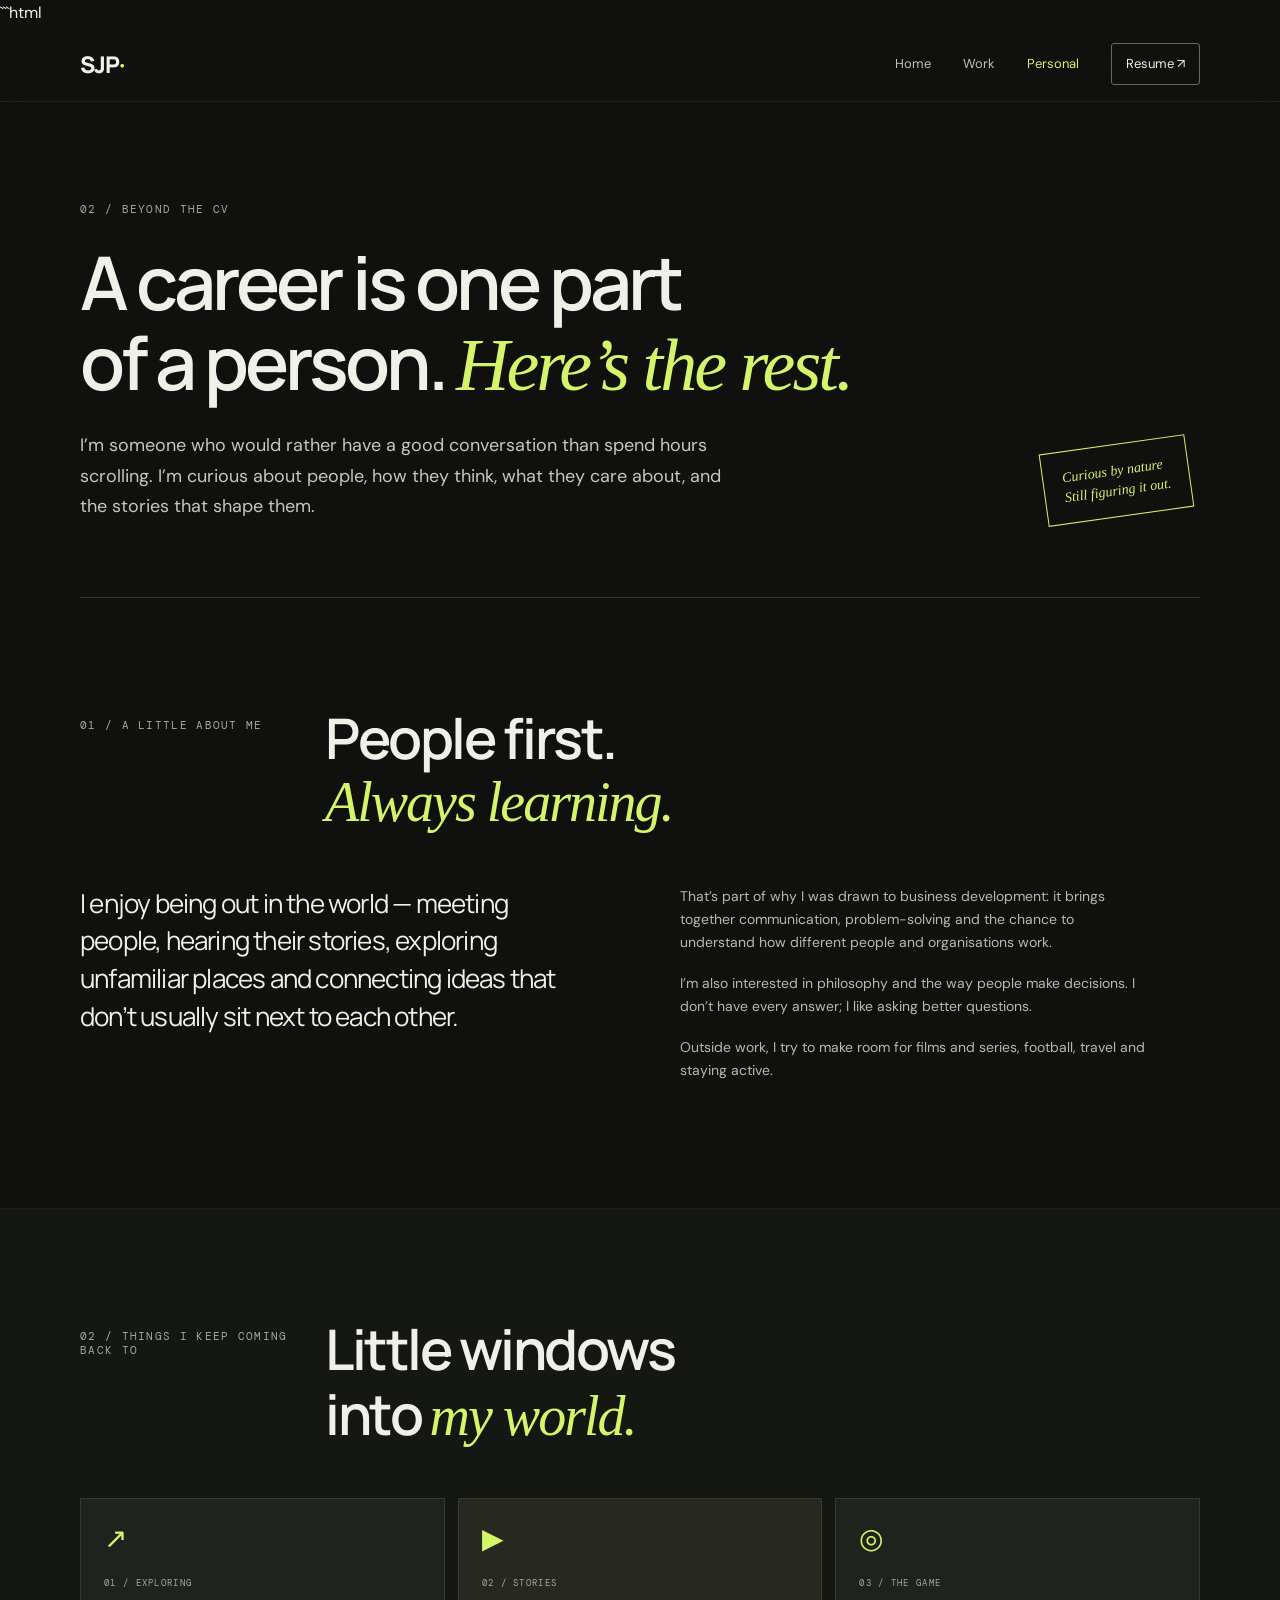
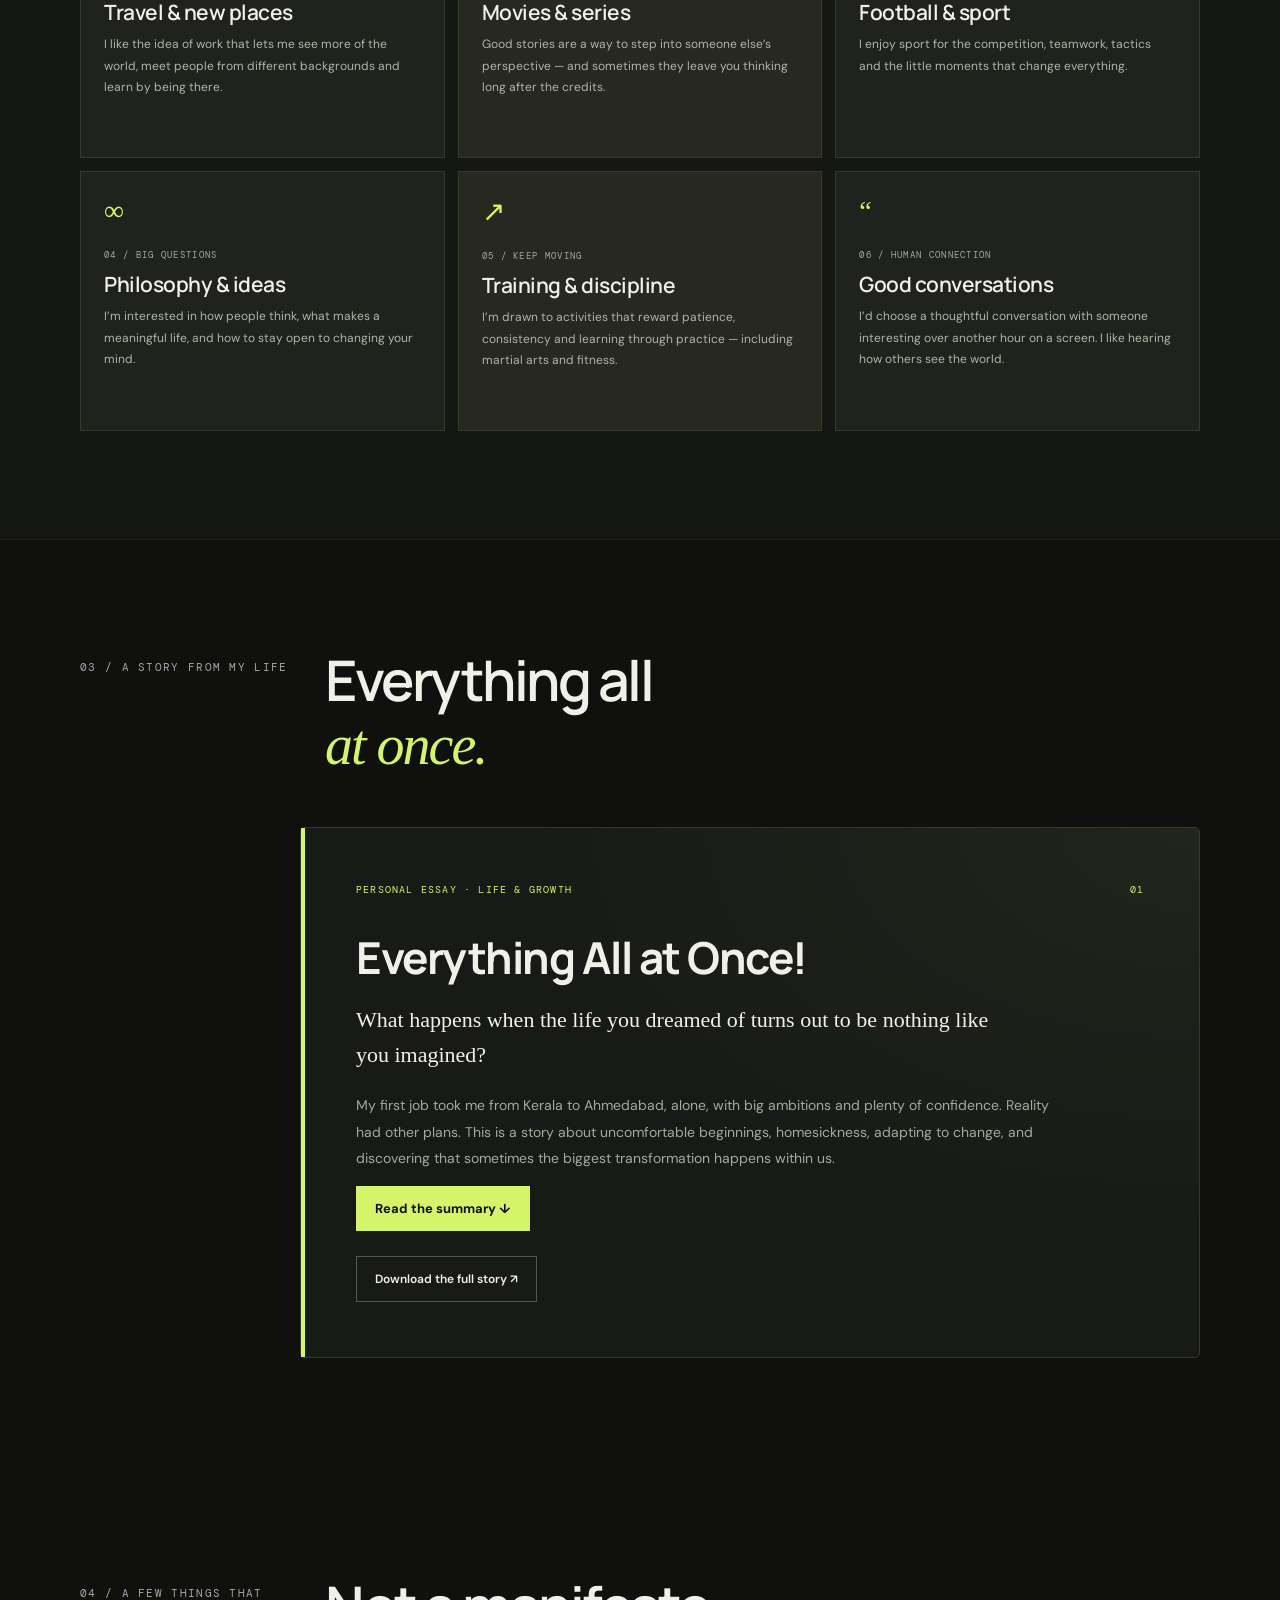
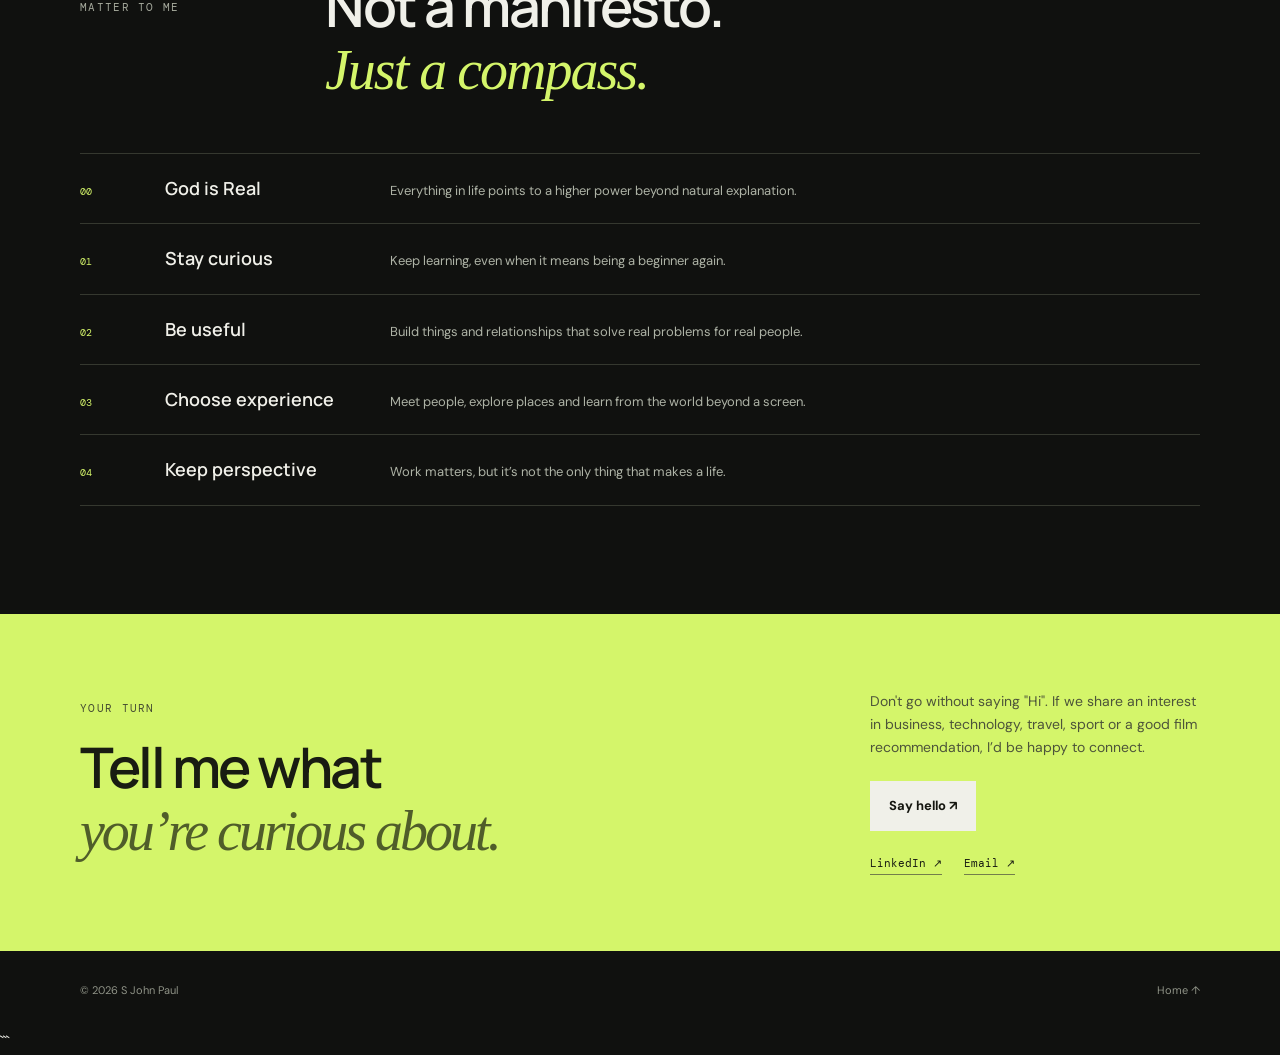
==== commit 6291f869: "Update personal.html" ====
--- a/personal.html
+++ b/personal.html
@@ -167,7 +167,6 @@
     </p>
 
     <!-- Native HTML expand/collapse; no JavaScript required -->
-   ```html
 <!-- STORY SUMMARY -->
 <button
   type="button"
@@ -215,7 +214,7 @@
     <p class="story-quote">“This too shall pass.”</p>
   </div>
 </div>
-```
+
     <div class="story-actions">
       <a
         class="button story-download"
--- a/style.css
+++ b/style.css
@@ -260,7 +260,22 @@
   .story-top {
     margin-bottom: 25px;
   }
-
+```css
+/* Ensure the summary stays hidden until clicked */
+#story-summary[hidden] {
+  display: none !important;
+}
+
+#story-summary:not([hidden]) {
+  display: block;
+  margin-top: 24px;
+}
+
+button.story-read {
+  cursor: pointer;
+  font-family: var(--sans);
+}
+```
   .story-intro {
     font-size: 19px;
   }
